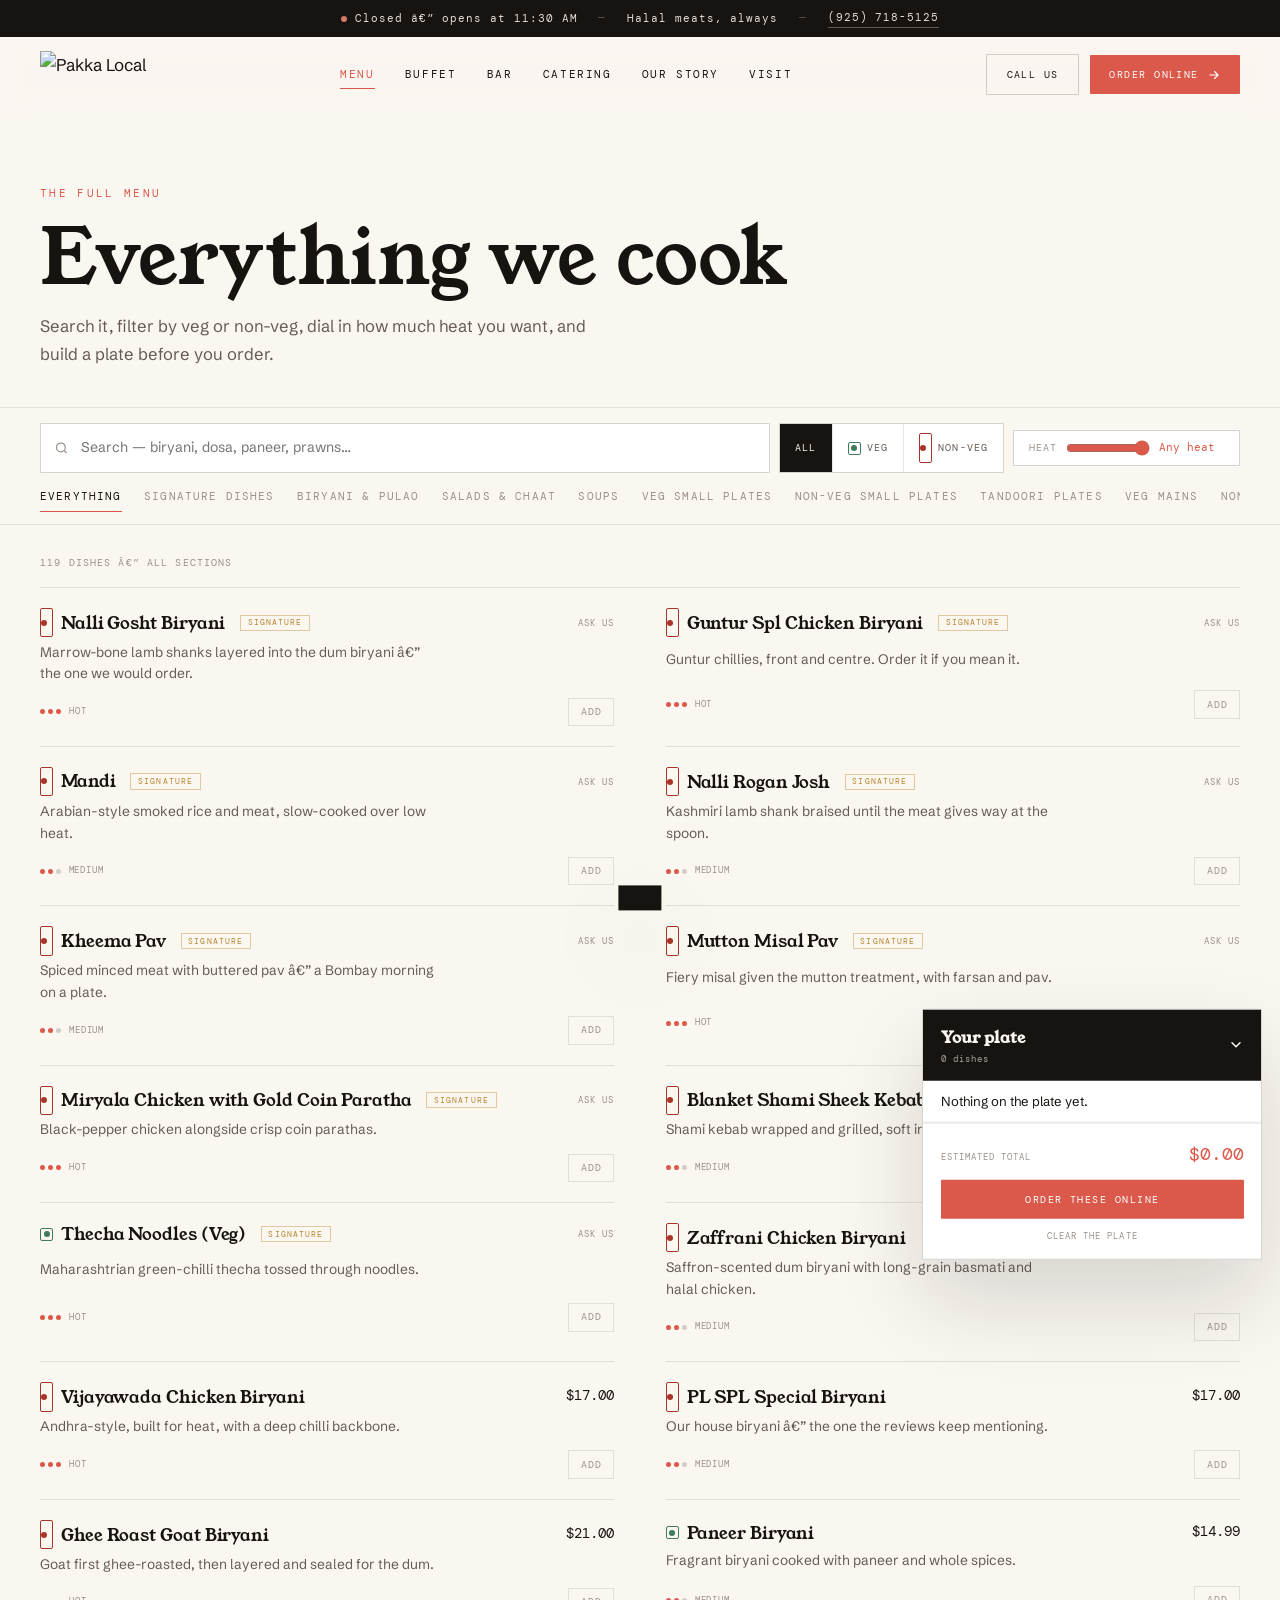
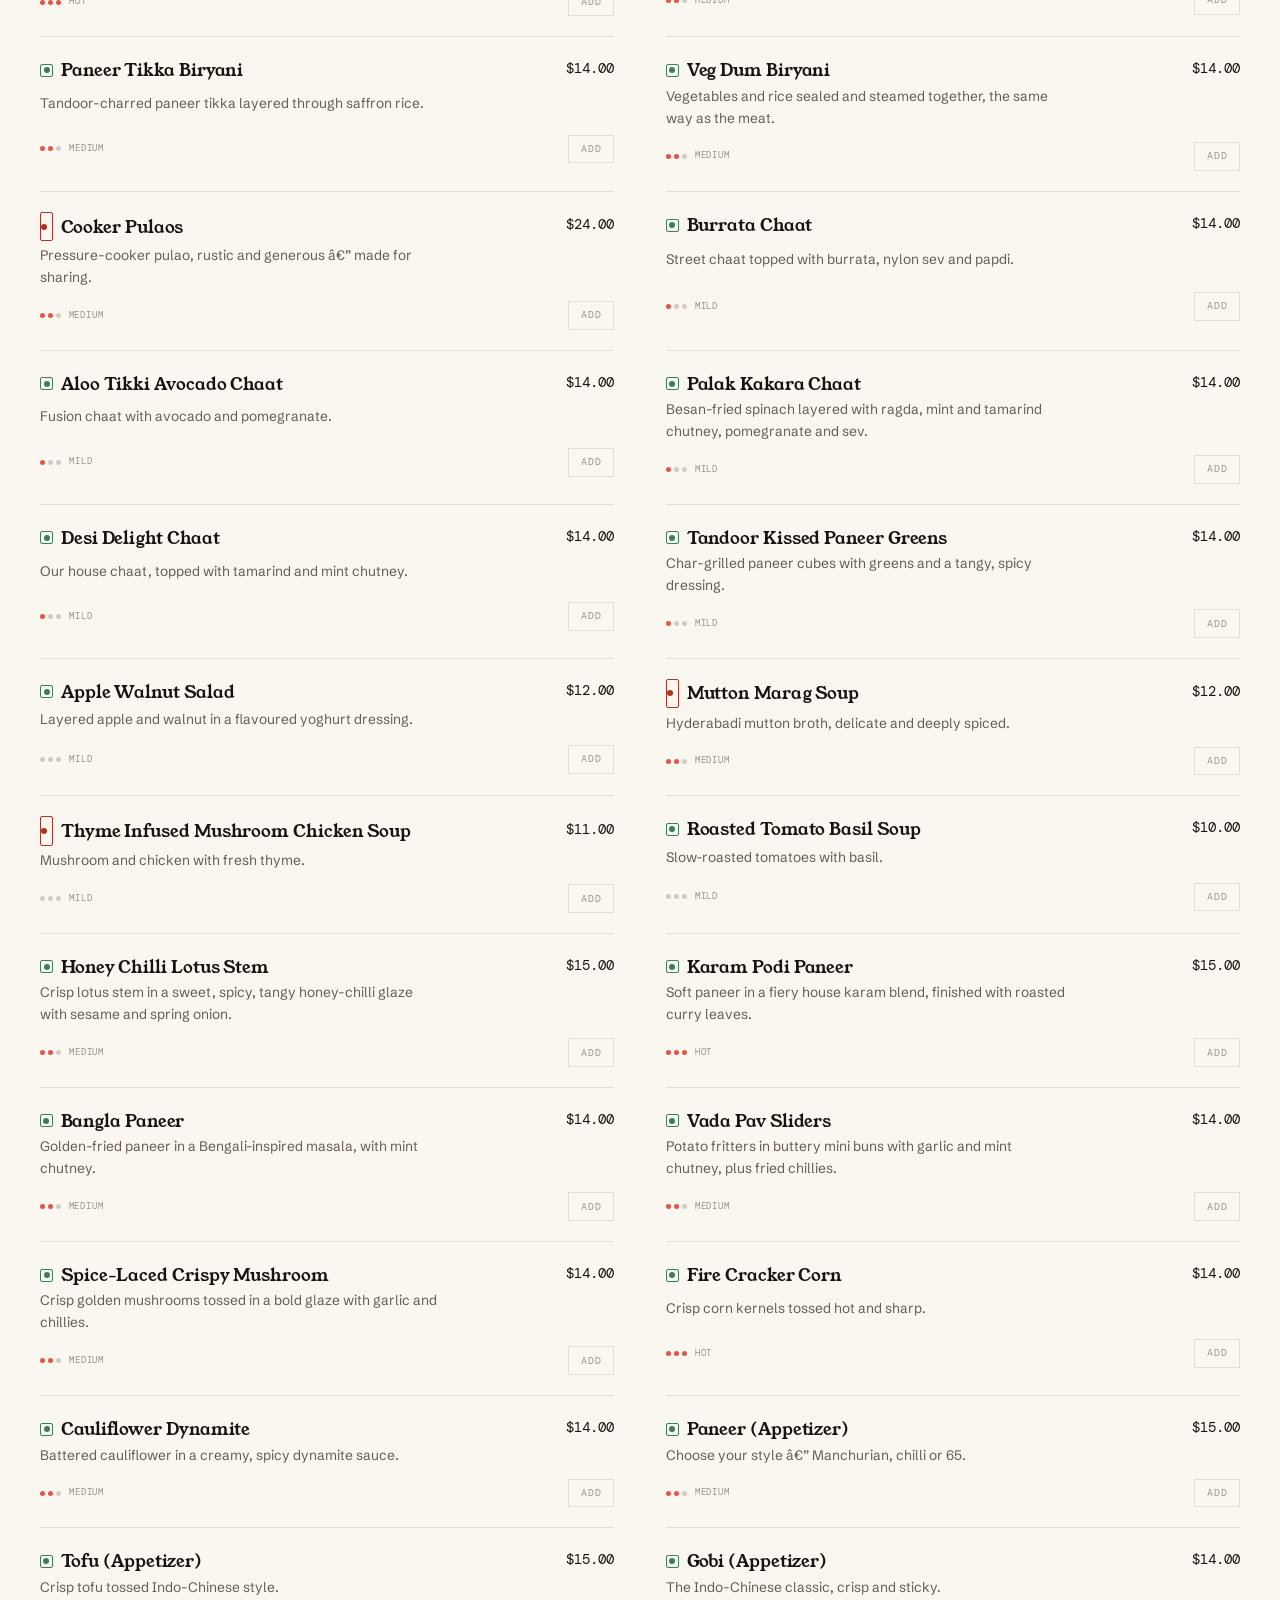
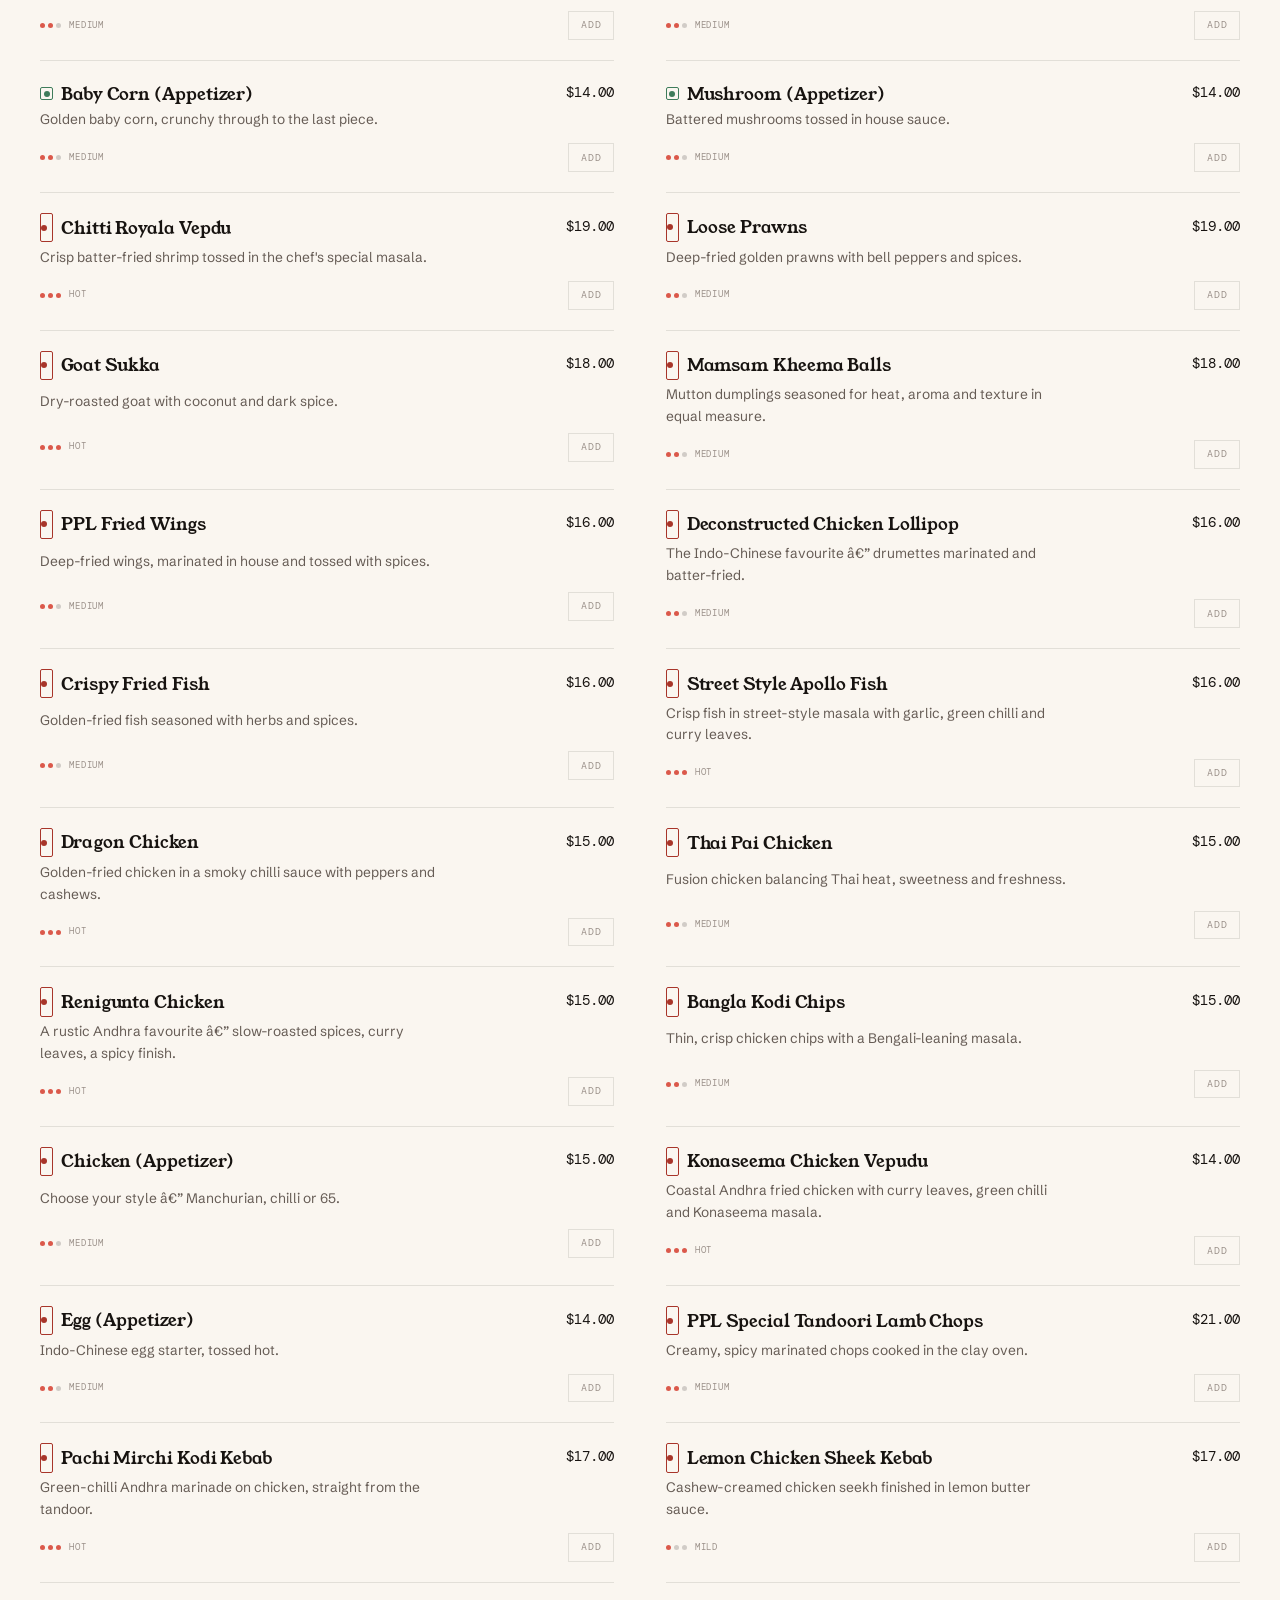
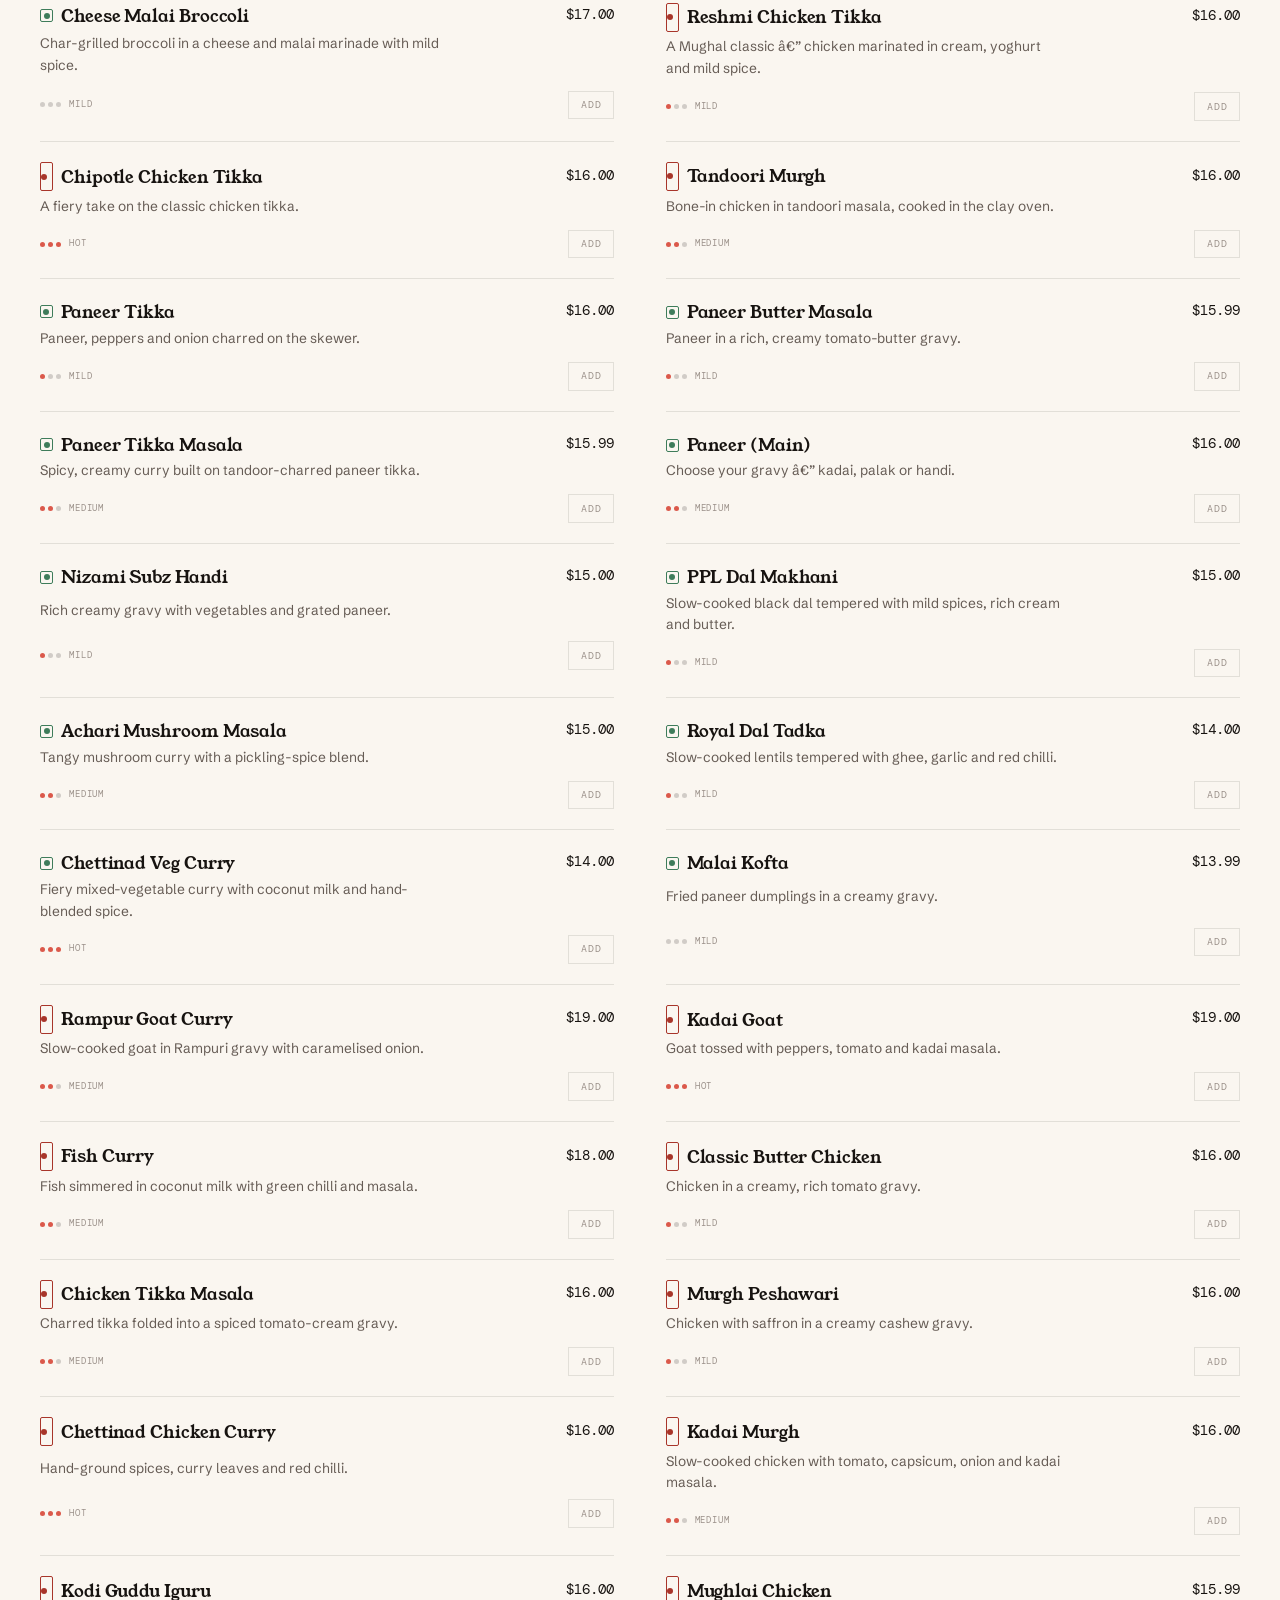
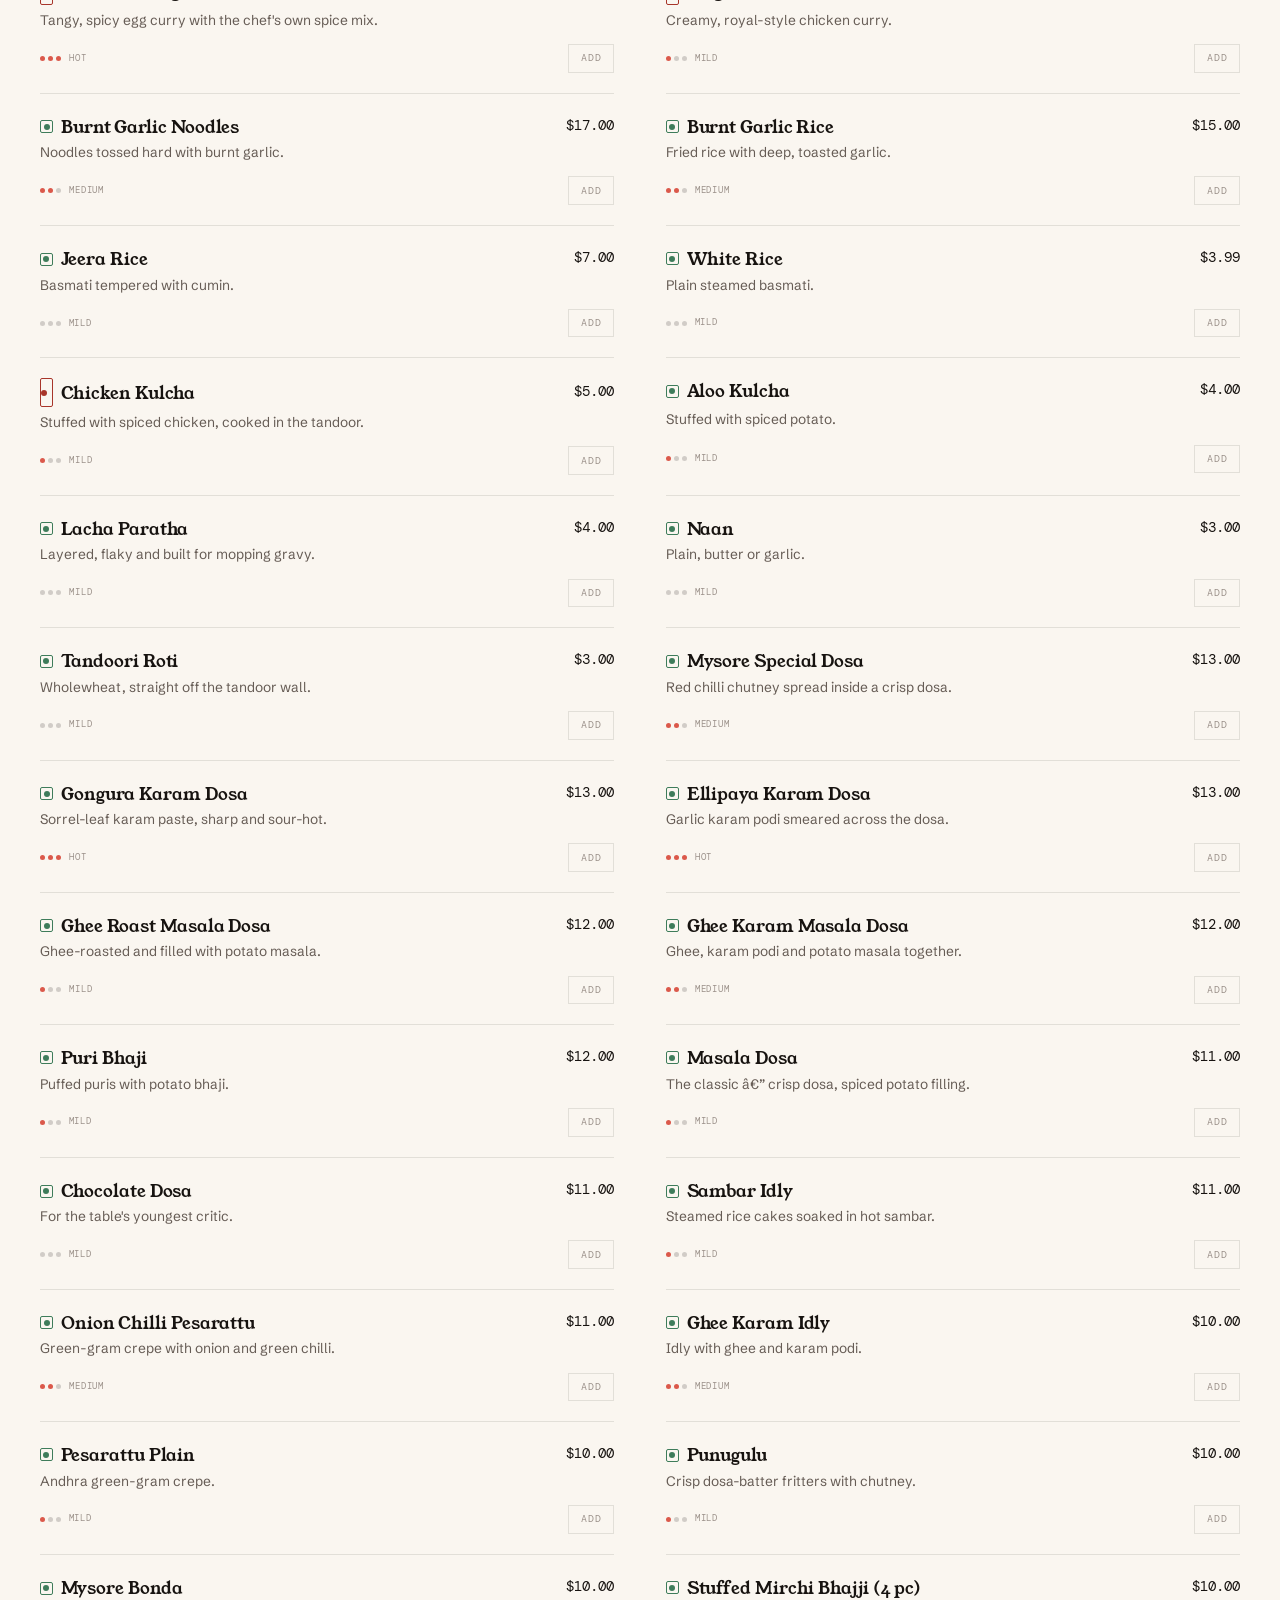
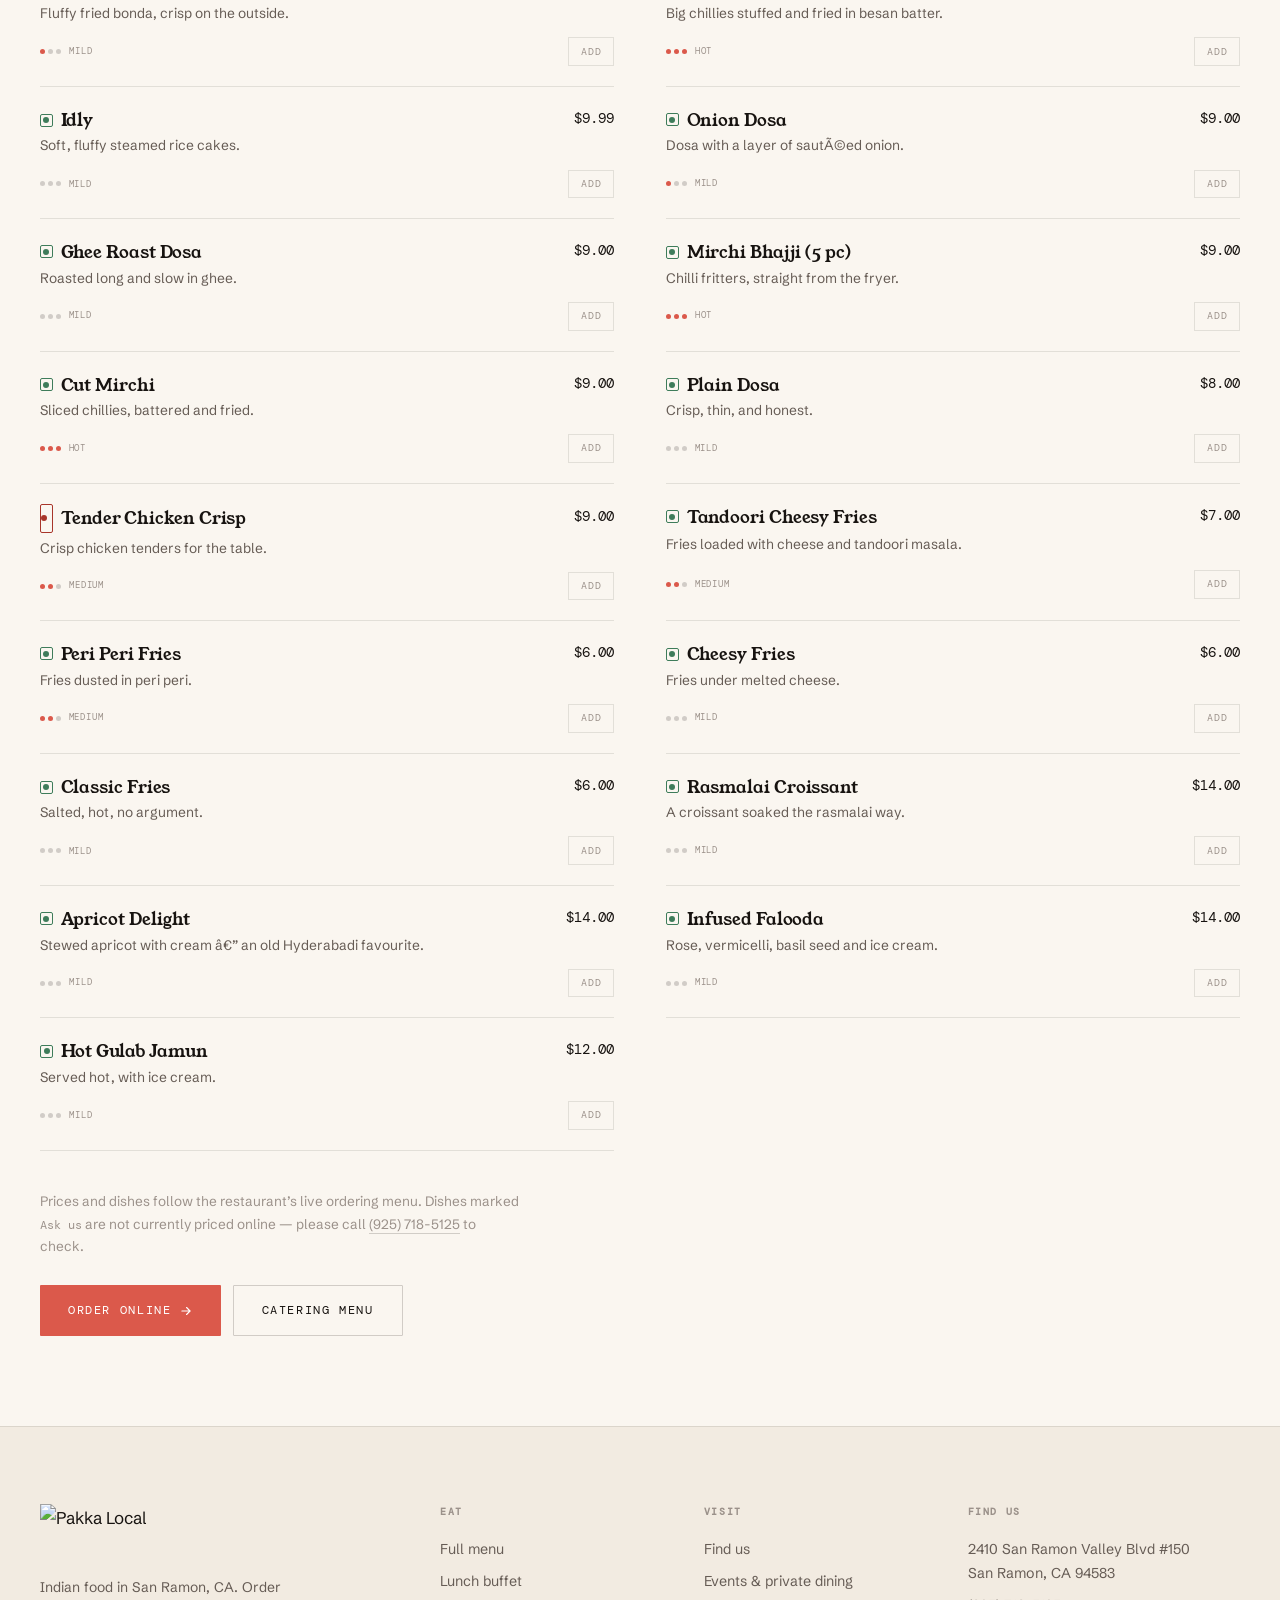
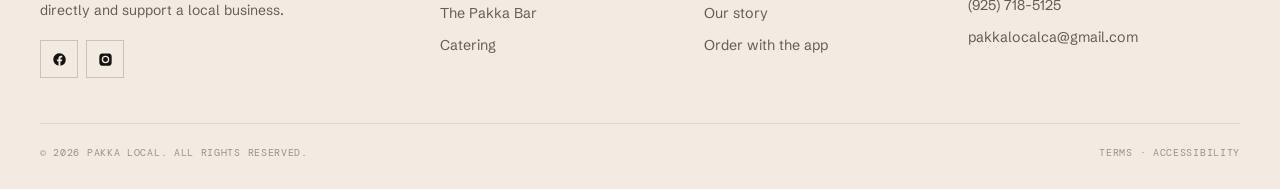
==== menu.html @ 2f12a11b "Replace site with local HTML/CSS and Boons order links. Point every Order online CTA to order.boons." ====
<!DOCTYPE html>
<html lang="en">
<head>
<meta charset="UTF-8">
<meta name="viewport" content="width=device-width, initial-scale=1.0">
<title>Menu — Pakka Local, San Ramon</title>
<meta name="description" content="The full Pakka Local menu: biryani, curries, tandoori, dosas, breads and desserts. Search, filter by veg and heat, and order online.">
<meta name="theme-color" content="#db594b">
<meta property="og:title" content="Menu — Pakka Local, San Ramon">
<meta property="og:description" content="The full Pakka Local menu: biryani, curries, tandoori, dosas, breads and desserts. Search, filter by veg and heat, and order online.">
<meta property="og:image" content="https://static-content.owner.com/097e523f-28c5-4155-baf5-9c3c48c8f4a4">
<link rel="preconnect" href="https://fonts.googleapis.com">
<link rel="preconnect" href="https://fonts.gstatic.com" crossorigin>
<link href="https://fonts.googleapis.com/css2?family=Young+Serif&family=Schibsted+Grotesk:ital,wght@0,400..700;1,400..600&family=DM+Mono:wght@400;500&display=swap" rel="stylesheet">
<link rel="stylesheet" href="css/styles.css">
<link rel="icon" href="https://pakkalocalusa.com/pluto-images/49ff95b6-4b15-40d1-94bc-1e4e50acdd3d?w=64&h=64&fit=contain">
</head>
<body>
<a class="skip" href="#main">Skip to main content</a>
<div id="prog"></div>
<div id="ann"><div class="ann-in">
  <span id="stat"><i class="dt"></i>Checking today&rsquo;s hours</span>
  <span class="sep">&mdash;</span><span>Halal meats, always</span>
  <span class="sep">&mdash;</span><a href="tel:+19257185125">(925) 718-5125</a>
</div></div>
<header id="nav"><div class="wrap nv">
  <a class="brand" href="index.html" aria-label="Pakka Local home">
    <img src="https://pakkalocalusa.com/pluto-images/49ff95b6-4b15-40d1-94bc-1e4e50acdd3d?h=140&fit=contain" alt="Pakka Local"></a>
  <nav class="nvl" aria-label="Primary">
    <a href="menu.html" class="cur">Menu</a>
    <a href="index.html#buffet" >Buffet</a>
    <a href="index.html#bar">Bar</a>
    <a href="https://order.boons.io/site/catering/pakka-local/172/y">Catering</a>
    <a href="https://pakkalocalusa.com/story">Our story</a>
    <a href="index.html#visit">Visit</a>
  </nav>
  <div class="nvc">
    <a class="btn b2 bs" href="tel:+19257185125">Call us</a>
    <a class="btn b1 bs" href="https://order.boons.io/site/pakka-local/172/y">Order online
      <svg viewBox="0 0 24 24" fill="none" stroke="currentColor" stroke-width="2" stroke-linecap="round"><path d="M5 12h14M13 6l6 6-6 6"/></svg></a>
    <button class="brg" id="brg" aria-label="Open menu" aria-expanded="false"><span></span><span></span><span></span></button>
  </div>
</div></header>
<div id="dr" aria-hidden="true">
  <a href="menu.html">Menu <span>01</span></a>
  <a href="index.html#buffet">Lunch buffet <span>02</span></a>
  <a href="index.html#bar">The Pakka Bar <span>03</span></a>
  <a href="index.html#gallery">Gallery <span>04</span></a>
  <a href="https://order.boons.io/site/catering/pakka-local/172/y">Catering <span>05</span></a>
  <a href="https://pakkalocalusa.com/page/events">Events &amp; private dining <span>06</span></a>
  <a href="index.html#visit">Visit us <span>07</span></a>
  <div class="drf">
    <a class="btn b1" href="https://order.boons.io/site/pakka-local/172/y">Order online</a>
    <a class="btn b2" href="tel:+19257185125">Call (925) 718-5125</a>
  </div>
</div>

<main id="main">
<section class="mhead">
  <div class="wrap">
    <span class="eb">The full menu</span>
    <h1 class="h1">Everything we cook</h1>
    <p class="lede">Search it, filter by veg or non-veg, dial in how much heat you want, and build a plate before you order.</p>
  </div>
</section>

<div class="mt">
  <div class="wrap">
    <div class="tr">
      <div class="sb">
        <svg viewBox="0 0 24 24"><circle cx="11" cy="11" r="7"/><path d="M20 20l-3.5-3.5"/></svg>
        <input type="search" id="q" placeholder="Search &mdash; biryani, dosa, paneer, prawns&hellip;" aria-label="Search the menu">
      </div>
      <div class="sg" role="group" aria-label="Filter by diet">
        <button class="on" data-diet="all">All</button>
        <button data-diet="veg"><span class="mk"></span>Veg</button>
        <button data-diet="nonveg"><span class="mk nv"></span>Non-veg</button>
      </div>
      <div class="hp"><label for="heat">Heat</label>
        <input type="range" id="heat" min="0" max="3" step="1" value="3"><b id="hl">Any heat</b></div>
    </div>
    <div class="cr" id="cr"></div>
  </div>
</div>

<div class="wrap" style="padding-bottom:clamp(3.5rem,7vw,6rem)">
  <p class="mc" id="mc"></p>
  <div class="mg" id="mg"></div>
  <p style="margin-top:2.5rem;font-size:.85rem;color:var(--ink-3);max-width:60ch">
    Prices and dishes follow the restaurant&rsquo;s live ordering menu. Dishes marked
    <span style="font-family:var(--mono);font-size:.75rem">Ask us</span> are not currently priced online &mdash;
    please call <a href="tel:+19257185125" style="border-bottom:1px solid var(--line-2)">(925) 718-5125</a> to check.
  </p>
  <div style="display:flex;gap:.7rem;flex-wrap:wrap;margin-top:1.6rem">
    <a class="btn b1" href="https://order.boons.io/site/pakka-local/172/y">Order online
      <svg viewBox="0 0 24 24" fill="none" stroke="currentColor" stroke-width="2" stroke-linecap="round"><path d="M5 12h14M13 6l6 6-6 6"/></svg></a>
    <a class="btn b2" href="https://order.boons.io/site/catering/pakka-local/172/y">Catering menu</a>
  </div>
</div>
</main>

<aside id="pd" aria-live="polite">
  <div class="pdh" id="pdh"><div><b>Your plate</b><small id="pdn">0 dishes</small></div>
    <svg class="pdt" width="16" height="16" viewBox="0 0 24 24" fill="none" stroke="currentColor" stroke-width="2.2" stroke-linecap="round"><path d="M6 9l6 6 6-6"/></svg></div>
  <div class="pdb" id="pdb"></div>
  <div class="pdf">
    <div class="pdtot"><small>Estimated total</small><b id="pdtot">$0.00</b></div>
    <a class="btn b1 bs" href="https://order.boons.io/site/pakka-local/172/y">Order these online</a>
    <button class="pdc" id="pdclr">Clear the plate</button>
  </div>
</aside>

<footer id="ft"><div class="wrap">
  <div class="fg">
    <div class="fb">
      <img src="https://pakkalocalusa.com/pluto-images/49ff95b6-4b15-40d1-94bc-1e4e50acdd3d?h=140&fit=contain" alt="Pakka Local">
      <p>Indian food in San Ramon, CA. Order directly and support a local business.</p>
      <div class="sc">
        <a href="https://www.facebook.com/people/pakkalocalusa/61559272376143/" target="_blank" rel="noopener" aria-label="Facebook"><svg viewBox="0 0 24 24"><path d="M22 12a10 10 0 10-11.6 9.9v-7H7.9V12h2.5V9.8c0-2.5 1.5-3.9 3.8-3.9 1.1 0 2.2.2 2.2.2v2.5h-1.3c-1.2 0-1.6.8-1.6 1.6V12h2.8l-.4 2.9h-2.4v7A10 10 0 0022 12z"/></svg></a>
        <a href="https://instagram.com/pakkalocalusa" target="_blank" rel="noopener" aria-label="Instagram"><svg viewBox="0 0 24 24"><path d="M12 2.2c3.2 0 3.6 0 4.9.1 1.2.1 1.8.2 2.2.4.6.2 1 .5 1.4.9.4.4.7.8.9 1.4.2.4.4 1 .4 2.2.1 1.3.1 1.7.1 4.9s0 3.6-.1 4.9c-.1 1.2-.2 1.8-.4 2.2-.2.6-.5 1-.9 1.4-.4.4-.8.7-1.4.9-.4.2-1 .4-2.2.4-1.3.1-1.7.1-4.9.1s-3.6 0-4.9-.1c-1.2-.1-1.8-.2-2.2-.4-.6-.2-1-.5-1.4-.9-.4-.4-.7-.8-.9-1.4-.2-.4-.4-1-.4-2.2-.1-1.3-.1-1.7-.1-4.9s0-3.6.1-4.9c.1-1.2.2-1.8.4-2.2.2-.6.5-1 .9-1.4.4-.4.8-.7 1.4-.9.4-.2 1-.4 2.2-.4 1.3-.1 1.7-.1 4.9-.1zm0 3.8a6 6 0 100 12 6 6 0 000-12zm0 9.9a3.9 3.9 0 110-7.8 3.9 3.9 0 010 7.8zm7.6-10.1a1.4 1.4 0 11-2.8 0 1.4 1.4 0 012.8 0z"/></svg></a>
      </div>
    </div>
    <div class="fcl"><h5>Eat</h5><a href="menu.html">Full menu</a><a href="index.html#buffet">Lunch buffet</a>
      <a href="index.html#bar">The Pakka Bar</a><a href="https://order.boons.io/site/catering/pakka-local/172/y">Catering</a></div>
    <div class="fcl"><h5>Visit</h5><a href="index.html#visit">Find us</a>
      <a href="https://pakkalocalusa.com/page/events">Events &amp; private dining</a>
      <a href="https://pakkalocalusa.com/story">Our story</a>
      <a href="https://8c9848a579954a0ca5806035a7b7b225.app.ordersave.com/download-app">Order with the app</a></div>
    <div class="fcl"><h5>Find us</h5><p>2410 San Ramon Valley Blvd #150<br>San Ramon, CA 94583</p>
      <a href="tel:+19257185125">(925) 718-5125</a><a href="mailto:pakkalocalca@gmail.com">pakkalocalca@gmail.com</a></div>
  </div>
  <div class="fbar"><span>&copy; <span id="yr">2026</span> Pakka Local. All rights reserved.</span>
    <span><a href="https://pakkalocalusa.com/terms">Terms</a> &middot; <a href="https://pakkalocalusa.com/accessibility">Accessibility</a></span></div>
</div></footer>
<button id="tt" aria-label="Back to top"><svg width="16" height="16" viewBox="0 0 24 24" fill="none" stroke="currentColor" stroke-width="2.2" stroke-linecap="round"><path d="M12 19V5M5 12l7-7 7 7"/></svg></button>
<div id="ts"></div>
<script src="js/main.js" defer></script>
</body>
</html>
---- css/styles.css ----
/* ==========================================================
   PAKKA LOCAL â€” shared stylesheet
   Type: Young Serif (display) / Schibsted Grotesk (body) / DM Mono (labels)
   Colour: the brand red #db594b from the existing site
   ========================================================== */
:root{
  --red:#db594b; --red-d:#a8352a; --red-t:rgba(219,89,75,.08);
  --ink:#171310; --ink-2:#665c55; --ink-3:#9b918a;
  --paper:#faf6f0; --paper-2:#f2ebe1; --white:#fff;
  --line:rgba(23,19,16,.10); --line-2:rgba(23,19,16,.18);
  --sh-s:0 1px 2px rgba(23,19,16,.04),0 6px 16px rgba(23,19,16,.05);
  --sh-m:0 4px 14px rgba(23,19,16,.05),0 22px 50px rgba(23,19,16,.09);
  --sh-l:0 40px 90px rgba(23,19,16,.15);
  --disp:"Young Serif",Georgia,serif;
  --body:"Schibsted Grotesk",system-ui,-apple-system,sans-serif;
  --mono:"DM Mono",ui-monospace,monospace;
  --e:cubic-bezier(.22,.61,.36,1);
  --e2:cubic-bezier(.65,0,.35,1);
}
*,*::before,*::after{box-sizing:border-box;margin:0;padding:0}
html{scroll-behavior:smooth;scroll-padding-top:88px;-webkit-text-size-adjust:100%}
body{background:var(--paper);color:var(--ink);font-family:var(--body);font-size:17px;
  line-height:1.68;overflow-x:hidden;-webkit-font-smoothing:antialiased}
body.locked{overflow:hidden}
img{max-width:100%;display:block}
a{color:inherit;text-decoration:none}
button,input,select,textarea{font:inherit;color:inherit}
button{background:none;border:none;cursor:pointer}
::selection{background:var(--red);color:#fff}
:focus-visible{outline:2.5px solid var(--red);outline-offset:3px;border-radius:2px}

h1,h2,h3,h4{font-family:var(--disp);font-weight:400;line-height:1.12;letter-spacing:-.005em}
.h1{font-size:clamp(2.6rem,6vw,4.9rem);line-height:1.04}
.h2{font-size:clamp(1.95rem,3.9vw,3.15rem);line-height:1.1}
.h3{font-size:clamp(1.4rem,2.3vw,1.95rem)}
.h4{font-size:1.12rem}
.red{color:var(--red)}
.lede{font-size:clamp(1rem,1.3vw,1.14rem);color:var(--ink-2);max-width:56ch}
.eb{font-family:var(--mono);font-size:.66rem;letter-spacing:.22em;text-transform:uppercase;
  color:var(--red);display:inline-block}
.eb.w{color:rgba(255,255,255,.7)}

.wrap{width:min(100% - 2.4rem,1200px);margin-inline:auto;position:relative}
.sec{padding:clamp(4rem,8vw,7.2rem) 0;position:relative}
.p2{background:var(--paper-2)}
.dark{background:var(--ink);color:#f0eae3}
.dark .lede{color:#b0a69e}
.head{max-width:60ch;margin-bottom:clamp(2.2rem,4vw,3.4rem)}
.head .h2{margin:.9rem 0 1rem}
.g2{display:grid;gap:clamp(2rem,4vw,4rem);align-items:center}
@media(min-width:920px){.g2{grid-template-columns:1fr 1fr}.g2.l{grid-template-columns:1.08fr .92fr}}

.rv{opacity:0;transform:translateY(20px);transition:opacity .9s var(--e),transform .9s var(--e)}
.rv.in{opacity:1;transform:none}
.d1{transition-delay:.08s}.d2{transition-delay:.16s}.d3{transition-delay:.24s}.d4{transition-delay:.32s}

/* buttons */
.btn{display:inline-flex;align-items:center;justify-content:center;gap:.5rem;padding:.95rem 1.75rem;
  font-family:var(--mono);font-size:.72rem;letter-spacing:.14em;text-transform:uppercase;
  position:relative;overflow:hidden;isolation:isolate;border-radius:1px;
  transition:color .4s var(--e),border-color .4s var(--e)}
.btn svg{width:14px;height:14px;flex:none;transition:transform .4s var(--e)}
.btn:hover svg{transform:translateX(4px)}
.btn::after{content:"";position:absolute;inset:0;z-index:-1;transform:scaleY(0);transform-origin:bottom;
  transition:transform .45s var(--e2)}
.btn:hover::after{transform:scaleY(1)}
.b1{background:var(--red);color:#fff}.b1::after{background:var(--ink)}
.b2{border:1px solid var(--line-2);color:var(--ink)}.b2::after{background:var(--ink)}
.b2:hover{color:var(--paper);border-color:var(--ink)}
.b3{background:var(--paper);color:var(--ink)}.b3::after{background:var(--red)}.b3:hover{color:#fff}
.bs{padding:.68rem 1.2rem;font-size:.65rem}
.lnk{font-family:var(--mono);font-size:.68rem;letter-spacing:.13em;text-transform:uppercase;
  display:inline-flex;align-items:center;gap:.5rem;padding-bottom:3px;border-bottom:1px solid var(--line-2);
  transition:color .3s,border-color .3s,gap .3s}
.lnk:hover{color:var(--red);border-color:var(--red);gap:.8rem}
.lnk svg{width:13px;height:13px}

.mk{width:13px;height:13px;border:1.5px solid #3e7c5a;border-radius:2px;display:inline-grid;
  place-items:center;flex:none}
.mk::after{content:"";width:6px;height:6px;border-radius:50%;background:#3e7c5a}
.mk.nv{border-color:var(--red-d)}.mk.nv::after{background:var(--red-d)}

/* preloader / progress */
#pre{position:fixed;inset:0;z-index:9999;background:var(--paper);display:grid;place-items:center;
  transition:opacity .7s var(--e),visibility .7s}
#pre.done{opacity:0;visibility:hidden}
#pre img{height:60px;width:auto;margin-inline:auto}
#pre .ln{width:140px;height:1px;background:var(--line-2);margin:1.6rem auto 0;overflow:hidden}
#pre .ln i{display:block;height:100%;width:0;background:var(--red);transition:width .3s linear}
#prog{position:fixed;top:0;left:0;height:2px;width:0;z-index:1000;background:var(--red);transition:width .1s linear}

/* announce bar */
#ann{background:var(--ink);color:#e6ded6;font-family:var(--mono);font-size:.66rem;letter-spacing:.09em;position:relative;z-index:60}
.ann-in{display:flex;align-items:center;justify-content:center;gap:1.3rem;padding:.58rem 1rem;flex-wrap:wrap}
.ann-in a{border-bottom:1px solid rgba(230,222,214,.35)}
.dt{width:6px;height:6px;border-radius:50%;background:#5cc98a;display:inline-block;margin-right:.5rem;
  box-shadow:0 0 0 0 rgba(92,201,138,.6);animation:pl 2.4s infinite}
.dt.off{background:#d9776a;animation:none;box-shadow:none}
@keyframes pl{70%{box-shadow:0 0 0 8px rgba(92,201,138,0)}100%{box-shadow:0 0 0 0 rgba(92,201,138,0)}}
.sep{opacity:.3}
@media(max-width:700px){.sep{display:none}.ann-in{gap:.85rem;font-size:.6rem}}

/* nav */
#nav{position:sticky;top:0;z-index:600;background:rgba(250,246,240,.9);backdrop-filter:blur(14px);
  -webkit-backdrop-filter:blur(14px);border-bottom:1px solid transparent;transition:border-color .4s,box-shadow .4s}
#nav.st{border-color:var(--line);box-shadow:0 2px 18px rgba(23,19,16,.05)}
.nv{display:flex;align-items:center;justify-content:space-between;gap:2rem;padding:.85rem 0;transition:padding .4s var(--e)}
#nav.st .nv{padding:.55rem 0}
.brand img{height:48px;width:auto;transition:height .4s var(--e)}
#nav.st .brand img{height:38px}
.nvl{display:flex;gap:1.9rem}
.nvl a{font-family:var(--mono);font-size:.7rem;letter-spacing:.14em;text-transform:uppercase;
  position:relative;padding:.3rem 0;transition:color .3s}
.nvl a::after{content:"";position:absolute;left:0;right:0;bottom:0;height:1px;background:var(--red);
  transform:scaleX(0);transform-origin:left;transition:transform .4s var(--e)}
.nvl a:hover,.nvl a.cur{color:var(--red)}
.nvl a.cur::after,.nvl a:hover::after{transform:scaleX(1)}
.nvc{display:flex;align-items:center;gap:.7rem}
.brg{display:none;width:42px;height:42px;flex-direction:column;gap:5px;align-items:center;justify-content:center}
.brg span{width:20px;height:1.5px;background:var(--ink);display:block;transition:transform .35s var(--e),opacity .3s}
.brg.on span:nth-child(1){transform:translateY(6.5px) rotate(45deg)}
.brg.on span:nth-child(2){opacity:0}
.brg.on span:nth-child(3){transform:translateY(-6.5px) rotate(-45deg)}
@media(max-width:1000px){.nvl,.nvc .b2{display:none}.brg{display:flex}}
#dr{position:fixed;inset:0;z-index:550;background:var(--paper);transform:translateY(-100%);
  transition:transform .6s var(--e2);display:flex;flex-direction:column;padding:6.2rem 1.5rem 2rem;overflow-y:auto}
#dr.open{transform:none}
#dr a{font-family:var(--disp);font-size:clamp(1.8rem,7vw,2.4rem);padding:.45rem 0;
  border-bottom:1px solid var(--line);display:flex;justify-content:space-between;align-items:baseline}
#dr a span{font-family:var(--mono);font-size:.58rem;color:var(--ink-3);letter-spacing:.14em}
.drf{margin-top:auto;padding-top:1.8rem;display:grid;gap:.65rem}

/* footer (light â€” logo shows at full colour) */
#ft{background:var(--paper-2);border-top:1px solid var(--line);padding:clamp(3.2rem,6vw,4.8rem) 0 1.7rem}
.fg{display:grid;gap:2.3rem}
@media(min-width:860px){.fg{grid-template-columns:1.6fr 1fr 1fr 1.2fr}}
.fb img{height:56px;width:auto;margin-bottom:1rem}
.fb p{font-size:.87rem;color:var(--ink-2);max-width:32ch}
.fcl h5{font-family:var(--mono);font-size:.6rem;letter-spacing:.17em;text-transform:uppercase;
  color:var(--ink-3);margin-bottom:.9rem}
.fcl a,.fcl p{display:block;font-size:.89rem;color:var(--ink-2);padding:.25rem 0;transition:color .3s,transform .3s}
.fcl a:hover{color:var(--red);transform:translateX(3px)}
.sc{display:flex;gap:.5rem;margin-top:1.1rem}
.sc a{width:38px;height:38px;border:1px solid var(--line-2);display:grid;place-items:center;transition:all .35s var(--e)}
.sc a:hover{background:var(--red);border-color:var(--red);color:#fff}
.sc svg{width:15px;height:15px;fill:currentColor}
.fbar{margin-top:2.8rem;padding-top:1.3rem;border-top:1px solid var(--line);display:flex;
  justify-content:space-between;gap:1rem;flex-wrap:wrap;font-family:var(--mono);font-size:.62rem;
  letter-spacing:.07em;color:var(--ink-3);text-transform:uppercase}
.fbar a:hover{color:var(--red)}

#tt{position:fixed;left:1.2rem;bottom:1.2rem;z-index:400;width:44px;height:44px;background:var(--ink);
  color:var(--paper);display:grid;place-items:center;box-shadow:var(--sh-m);opacity:0;visibility:hidden;
  transform:translateY(14px);transition:all .45s var(--e)}
#tt.show{opacity:1;visibility:visible;transform:none}
#tt:hover{background:var(--red)}
#ts{position:fixed;left:50%;bottom:1.7rem;transform:translate(-50%,150%);z-index:800;background:var(--ink);
  color:var(--paper);padding:.78rem 1.35rem;font-size:.82rem;box-shadow:var(--sh-l);
  transition:transform .5s var(--e2);white-space:nowrap;max-width:92vw}
#ts.show{transform:translate(-50%,0)}
.skip{position:absolute;left:-9999px;background:var(--ink);color:var(--paper);padding:.9rem 1.3rem;z-index:9999}
.skip:focus{left:0;top:0}
@media(prefers-reduced-motion:reduce){
  *,*::before,*::after{animation-duration:.001ms !important;animation-iteration-count:1 !important;
    transition-duration:.001ms !important;scroll-behavior:auto !important}
  .rv{opacity:1;transform:none}.ht .l i{transform:none}
}

/* ================= HOME ================= */
#hero{padding:clamp(2.4rem,5vw,4.4rem) 0 clamp(3.2rem,6vw,5.6rem)}
.hg{display:grid;gap:clamp(2.2rem,4.4vw,3.8rem);align-items:end}
@media(min-width:980px){.hg{grid-template-columns:1fr .95fr}}
.ht{margin:1.4rem 0 1.5rem}
.ht .l{display:block;overflow:hidden}
.ht .l i{display:block;font-style:normal;transform:translateY(102%);transition:transform 1.05s var(--e)}
body.rdy .ht .l i{transform:none}
.ht .l:nth-child(2) i{transition-delay:.09s}
.ht .l:nth-child(3) i{transition-delay:.18s}
.hm{display:flex;flex-wrap:wrap;gap:1.8rem;margin:1.9rem 0;padding:1.2rem 0;border-block:1px solid var(--line)}
.hm div small{font-family:var(--mono);font-size:.58rem;letter-spacing:.15em;text-transform:uppercase;
  color:var(--ink-3);display:block;margin-bottom:.28rem}
.hm div b{font-family:var(--disp);font-size:1.12rem;font-weight:400;display:flex;align-items:center;gap:.4rem}
.hc{display:flex;flex-wrap:wrap;gap:.65rem}
.hv{position:relative}
.hf{position:relative;overflow:hidden;aspect-ratio:4/4.6;background:var(--paper-2);box-shadow:var(--sh-l)}
.hf img{width:100%;height:100%;object-fit:cover;transform:scale(1.03);transition:transform 1.6s var(--e)}
.hf:hover img{transform:scale(1.08)}
.hf::after{content:"";position:absolute;inset:0;background:linear-gradient(to top,rgba(23,19,16,.55),transparent 44%)}
.hcap{position:absolute;left:1.5rem;right:1.5rem;bottom:1.4rem;z-index:3;color:#fff}
.hcap small{font-family:var(--mono);font-size:.58rem;letter-spacing:.18em;text-transform:uppercase;opacity:.8}
.hcap b{font-family:var(--disp);font-size:1.4rem;font-weight:400;display:block;margin-top:.2rem}

/* live now panel */
.nowc{display:grid;background:var(--white);border:1px solid var(--line);box-shadow:var(--sh-m);overflow:hidden}
@media(min-width:900px){.nowc{grid-template-columns:1fr 1fr}}
.nowm{position:relative;min-height:320px;overflow:hidden;background:var(--ink)}
.nowm img{position:absolute;inset:0;width:100%;height:100%;object-fit:cover;opacity:0;transition:opacity 1.1s var(--e)}
.nowm img.on{opacity:1}
.nowm::after{content:"";position:absolute;inset:0;background:linear-gradient(110deg,rgba(23,19,16,.5),transparent 62%)}
.clock{position:absolute;top:1.2rem;left:1.3rem;z-index:3;font-family:var(--mono);font-size:.68rem;
  letter-spacing:.1em;color:#fff;background:rgba(23,19,16,.42);backdrop-filter:blur(8px);
  padding:.4rem .8rem;border:1px solid rgba(255,255,255,.18);display:flex;align-items:center;gap:.4rem}
.nowb{padding:clamp(1.8rem,3.4vw,3rem);display:flex;flex-direction:column;gap:1rem;justify-content:center}
.nowb p{color:var(--ink-2);font-size:.95rem}
.cdn{font-family:var(--mono);font-size:.66rem;letter-spacing:.1em;text-transform:uppercase;color:var(--ink-3)}
.cdn b{color:var(--red)}
.nowr{display:grid;border-top:1px solid var(--line);margin-top:.3rem}
.nr{display:grid;grid-template-columns:auto 1fr auto;gap:.9rem;align-items:center;padding:.8rem .2rem;
  border-bottom:1px solid var(--line);text-align:left;width:100%;transition:padding-left .35s var(--e)}
.nr:hover,.nr.on{padding-left:.55rem}
.nrd{width:7px;height:7px;border-radius:50%;background:var(--line-2);transition:background .3s,box-shadow .3s}
.nr.on .nrd{background:var(--red);box-shadow:0 0 0 4px var(--red-t)}
.nrt{font-family:var(--disp);font-size:1rem;transition:color .3s}
.nr.on .nrt{color:var(--red)}
.nrt small{display:block;font-family:var(--body);font-size:.76rem;color:var(--ink-3);letter-spacing:0;text-transform:none}
.nrh{font-family:var(--mono);font-size:.64rem;color:var(--ink-2);white-space:nowrap}
.nr.on .nrh{color:var(--red)}

/* feature blocks */
.ft2{display:grid;gap:0;background:var(--white);border:1px solid var(--line);overflow:hidden}
@media(min-width:840px){.ft2{grid-template-columns:1fr 1fr}.ft2.fl .ftm{order:2}}
.ftm{position:relative;min-height:310px;overflow:hidden}
.ftm img{position:absolute;inset:0;width:100%;height:100%;object-fit:cover;transition:transform 1.3s var(--e)}
.ft2:hover .ftm img{transform:scale(1.06)}
.ftb{padding:clamp(1.9rem,3.4vw,3.2rem);display:flex;flex-direction:column;gap:1rem;justify-content:center}
.ftb p{color:var(--ink-2);font-size:.95rem}
.pr{display:flex;gap:2rem;flex-wrap:wrap;padding:1rem 0;border-block:1px solid var(--line)}
.pr div b{font-family:var(--disp);font-size:1.55rem;display:block;line-height:1.1}
.pr div small{font-family:var(--mono);font-size:.58rem;letter-spacing:.13em;text-transform:uppercase;color:var(--ink-3)}
.stk{display:grid;gap:1.5rem}

/* gallery */
.gl{display:grid;gap:.65rem;grid-template-columns:repeat(2,1fr)}
@media(min-width:780px){.gl{grid-template-columns:repeat(4,1fr);grid-auto-rows:180px}
  .gi:nth-child(1){grid-column:span 2;grid-row:span 2}.gi:nth-child(6){grid-column:span 2}}
.gi{position:relative;overflow:hidden;cursor:zoom-in;background:var(--paper-2);aspect-ratio:1}
@media(min-width:780px){.gi{aspect-ratio:auto;height:100%}}
.gi img{width:100%;height:100%;object-fit:cover;transition:transform 1.1s var(--e)}
.gi:hover img{transform:scale(1.07)}
.gi::after{content:"";position:absolute;inset:0;background:linear-gradient(to top,rgba(23,19,16,.6),transparent 50%);opacity:0;transition:opacity .5s}
.gi:hover::after{opacity:1}
.gc{position:absolute;left:1rem;right:1rem;bottom:.85rem;z-index:2;color:#fff;font-family:var(--mono);
  font-size:.58rem;letter-spacing:.13em;text-transform:uppercase;opacity:0;transform:translateY(8px);transition:all .5s var(--e)}
.gi:hover .gc{opacity:1;transform:none}
#lb{position:fixed;inset:0;z-index:900;background:rgba(18,14,12,.96);display:grid;place-items:center;
  opacity:0;visibility:hidden;transition:opacity .45s,visibility .45s}
#lb.open{opacity:1;visibility:visible}
#lb img{max-width:90vw;max-height:78vh;transform:scale(.95);transition:transform .5s var(--e);box-shadow:var(--sh-l)}
#lb.open img{transform:none}
.lbc{position:absolute;bottom:5vh;left:0;right:0;text-align:center;color:#d8cec5;font-family:var(--mono);
  font-size:.64rem;letter-spacing:.15em;text-transform:uppercase}
.lbb{position:absolute;top:50%;transform:translateY(-50%);width:46px;height:46px;color:#fff;display:grid;
  place-items:center;border:1px solid rgba(255,255,255,.22);transition:background .3s}
.lbb:hover,.lbx:hover{background:var(--red);border-color:var(--red)}
.lbp{left:2vw}.lbn{right:2vw}
.lbx{position:absolute;top:2.4vh;right:2.4vw;width:42px;height:42px;color:#fff;display:grid;place-items:center;
  border:1px solid rgba(255,255,255,.22);transition:background .3s}

/* reviews */
.rt{display:flex;gap:1rem;overflow-x:auto;scroll-snap-type:x mandatory;padding-bottom:1.5rem;scrollbar-width:none}
.rt::-webkit-scrollbar{display:none}
.rw{flex:0 0 min(400px,84vw);scroll-snap-align:start;background:var(--white);border:1px solid var(--line);
  padding:1.9rem 1.8rem;display:flex;flex-direction:column;gap:.9rem;transition:box-shadow .45s var(--e)}
.rw:hover{box-shadow:var(--sh-m)}
.st{color:#b8862f;letter-spacing:.14em;font-size:.78rem}
.rw p{font-size:.93rem;color:var(--ink-2);line-height:1.7}
.rwh{display:flex;align-items:center;gap:.7rem;margin-top:auto;padding-top:.6rem;border-top:1px solid var(--line)}
.av{width:36px;height:36px;border-radius:50%;background:var(--red-t);color:var(--red-d);display:grid;
  place-items:center;font-family:var(--disp);font-size:.95rem;flex:none}
.rwh b{font-size:.86rem;display:block}
.rwh small{font-family:var(--mono);font-size:.58rem;color:var(--ink-3);letter-spacing:.07em}
.rn2{display:flex;gap:.5rem;justify-content:flex-end}
.rn2 button{width:42px;height:42px;border:1px solid var(--line-2);display:grid;place-items:center;transition:all .3s}
.rn2 button:hover{background:var(--ink);color:var(--paper);border-color:var(--ink)}

/* story band */
.sb2{position:relative;overflow:hidden;min-height:400px;display:grid;place-items:center;text-align:center;
  padding:clamp(2.6rem,6vw,5.2rem) 1.4rem;isolation:isolate}
.sb2 img{position:absolute;inset:0;width:100%;height:100%;object-fit:cover;z-index:-2}
.sb2::after{content:"";position:absolute;inset:0;z-index:-1;background:rgba(23,19,16,.66)}
.sb2 h2,.sb2 p{color:#fff}
.sb2 p{color:#d9d0c7;margin:1.1rem auto 0;max-width:52ch}

/* faq */
.fq{border-top:1px solid var(--line)}
.fqq{width:100%;display:flex;justify-content:space-between;align-items:center;gap:1.3rem;padding:1.25rem 0;
  text-align:left;font-family:var(--disp);font-size:clamp(1.02rem,1.7vw,1.22rem);
  border-bottom:1px solid var(--line);transition:color .3s}
.fqq:hover{color:var(--red)}
.fqq i{width:24px;height:24px;flex:none;position:relative;font-style:normal;transition:transform .45s var(--e)}
.fqq i::before,.fqq i::after{content:"";position:absolute;background:var(--ink);left:50%;top:50%;transition:background .3s,opacity .3s}
.fqq i::before{width:12px;height:1.5px;transform:translate(-50%,-50%)}
.fqq i::after{width:1.5px;height:12px;transform:translate(-50%,-50%)}
.fqq.on i{transform:rotate(90deg)}
.fqq.on i::after{opacity:0}
.fqq.on i::before{background:var(--red)}
.fqa{max-height:0;overflow:hidden;transition:max-height .6s var(--e);border-bottom:1px solid var(--line)}
.fqa div{padding:.35rem 0 1.4rem;color:var(--ink-2);font-size:.92rem;line-height:1.7;max-width:60ch}
.pc{display:flex;flex-wrap:wrap;gap:.32rem;margin-top:.85rem}
.pc span{font-family:var(--mono);font-size:.64rem;padding:.26rem .58rem;border:1px solid var(--line);
  color:var(--ink-2);transition:all .3s}
.pc span:hover{border-color:var(--red);color:var(--red)}

/* visit */
.lg{display:grid;gap:clamp(1.7rem,3vw,2.8rem)}
@media(min-width:920px){.lg{grid-template-columns:1.05fr .95fr}}
.mp{position:relative;overflow:hidden;border:1px solid var(--line);display:block}
.mp img{width:100%;aspect-ratio:16/11;object-fit:cover;transition:transform 1.1s var(--e)}
.mp:hover img{transform:scale(1.05)}
.mpn{position:absolute;left:50%;top:50%;transform:translate(-50%,-100%);z-index:3;filter:drop-shadow(0 8px 10px rgba(23,19,16,.3))}
.mpb{position:absolute;left:1rem;bottom:1rem;background:var(--white);padding:.5rem .95rem;font-family:var(--mono);
  font-size:.6rem;letter-spacing:.1em;text-transform:uppercase;box-shadow:var(--sh-s);display:flex;align-items:center;gap:.45rem}
.mpb svg{width:12px;height:12px;stroke:var(--red);fill:none;stroke-width:2}
.ib{display:grid;gap:1.6rem}
.ii{display:grid;grid-template-columns:auto 1fr;gap:.95rem;align-items:start}
.ii>svg{width:18px;height:18px;stroke:var(--red);fill:none;stroke-width:1.6;margin-top:.3rem}
.ii h4{font-family:var(--mono);font-size:.58rem;letter-spacing:.15em;text-transform:uppercase;
  color:var(--ink-3);margin-bottom:.3rem}
.ii p,.ii a{font-size:.94rem;line-height:1.6}
.ii a:hover{color:var(--red)}
.hb{display:grid;border:1px solid var(--line);background:var(--white)}
.hr2{display:flex;justify-content:space-between;gap:1rem;padding:.64rem 1rem;font-size:.85rem;border-bottom:1px solid var(--line)}
.hr2:last-child{border:none}
.hr2 span:last-child{font-family:var(--mono);font-size:.72rem;color:var(--ink-2);text-align:right}
.hr2.td{background:var(--red-t)}
.hr2.td span:first-child{color:var(--red-d)}
.hr2.sh span:last-child{color:var(--ink-3)}

/* ================= MENU PAGE ================= */
.mhead{padding:clamp(2.6rem,5vw,4.2rem) 0 clamp(1.6rem,3vw,2.4rem)}
.mhead .h1{margin:.8rem 0 .9rem}
.mt{position:sticky;top:60px;z-index:120;background:rgba(250,246,240,.96);backdrop-filter:blur(12px);
  -webkit-backdrop-filter:blur(12px);padding:.9rem 0 0;border-block:1px solid var(--line)}
.tr{display:flex;gap:.6rem;align-items:center;flex-wrap:wrap}
.sb{flex:1 1 230px;position:relative;min-width:0}
.sb input{width:100%;padding:.78rem 1rem .78rem 2.5rem;border:1px solid var(--line-2);background:var(--white);
  font-size:.88rem;border-radius:1px;transition:border-color .3s,box-shadow .3s}
.sb input:focus{outline:none;border-color:var(--red);box-shadow:0 0 0 3px var(--red-t)}
.sb svg{position:absolute;left:.9rem;top:50%;transform:translateY(-50%);width:15px;height:15px;stroke:var(--ink-3);fill:none;stroke-width:2}
.sg{display:flex;border:1px solid var(--line-2);background:var(--white);flex:none}
.sg button{padding:.6rem .95rem;font-family:var(--mono);font-size:.64rem;letter-spacing:.1em;text-transform:uppercase;
  display:flex;align-items:center;gap:.38rem;color:var(--ink-2);transition:background .3s,color .3s}
.sg button+button{border-left:1px solid var(--line)}
.sg button.on{background:var(--ink);color:var(--paper)}
.sg button.on .mk{border-color:currentColor}.sg button.on .mk::after{background:currentColor}
.hp{display:flex;align-items:center;gap:.55rem;padding:.48rem .9rem;background:var(--white);border:1px solid var(--line-2);flex:none}
.hp label{font-family:var(--mono);font-size:.6rem;letter-spacing:.11em;text-transform:uppercase;color:var(--ink-3)}
.hp input{width:84px;accent-color:var(--red)}
.hp b{font-family:var(--mono);font-size:.66rem;min-width:66px;color:var(--red);font-weight:400}
.cr{display:flex;gap:1.4rem;overflow-x:auto;padding:.9rem 0 .75rem;scrollbar-width:none}
.cr::-webkit-scrollbar{display:none}
.cr button{white-space:nowrap;font-family:var(--mono);font-size:.66rem;letter-spacing:.11em;text-transform:uppercase;
  color:var(--ink-3);padding-bottom:.35rem;border-bottom:1.5px solid transparent;transition:color .3s,border-color .3s;flex:none}
.cr button:hover{color:var(--ink)}
.cr button.on{color:var(--ink);border-color:var(--red)}
.mc{font-family:var(--mono);font-size:.64rem;color:var(--ink-3);letter-spacing:.11em;text-transform:uppercase;margin:1.8rem 0 1rem}
.mg{display:grid;gap:0;border-top:1px solid var(--line)}
@media(min-width:820px){.mg{grid-template-columns:1fr 1fr;column-gap:3.2rem}}
.ds{display:grid;grid-template-columns:1fr auto;gap:.28rem 1.3rem;padding:1.25rem 0;
  border-bottom:1px solid var(--line);align-items:baseline;animation:fi .45s var(--e) both}
@keyframes fi{from{opacity:0;transform:translateY(8px)}to{opacity:1;transform:none}}
.ds:hover .dn{color:var(--red)}
.dn{font-family:var(--disp);font-size:1.06rem;display:flex;align-items:center;gap:.5rem;transition:color .3s;line-height:1.3}
.dp{font-family:var(--mono);font-size:.86rem;white-space:nowrap}
.dp.ask{font-size:.58rem;letter-spacing:.11em;text-transform:uppercase;color:var(--ink-3)}
.dd{grid-column:1/-1;font-size:.86rem;color:var(--ink-2);line-height:1.58;max-width:50ch}
.df{grid-column:1/-1;display:flex;align-items:center;gap:1rem;margin-top:.5rem}
.ht2{display:flex;gap:3px;align-items:center}
.ht2 i{width:5px;height:5px;border-radius:50%;background:var(--line-2)}
.ht2 i.on{background:var(--red)}
.ht2 em{font-family:var(--mono);font-size:.58rem;letter-spacing:.09em;text-transform:uppercase;color:var(--ink-3);font-style:normal;margin-left:.32rem}
.ab{margin-left:auto;font-family:var(--mono);font-size:.6rem;letter-spacing:.1em;text-transform:uppercase;
  color:var(--ink-3);padding:.33rem .72rem;border:1px solid var(--line);transition:all .3s}
.ab:hover{border-color:var(--red);color:var(--red)}
.ab.ad{background:var(--red);border-color:var(--red);color:#fff}
.sgt{font-family:var(--mono);font-size:.53rem;letter-spacing:.13em;text-transform:uppercase;color:#b8862f;
  border:1px solid rgba(184,134,47,.4);padding:.1rem .42rem;margin-left:.4rem}
.emp{grid-column:1/-1;padding:3.2rem 0;text-align:center;color:var(--ink-3)}
.emp b{font-family:var(--disp);font-size:1.4rem;color:var(--ink);display:block;margin-bottom:.4rem}

/* plate dock */
#pd{position:fixed;right:1.1rem;bottom:1.1rem;z-index:450;width:min(340px,calc(100vw - 2.2rem));
  background:var(--white);border:1px solid var(--line-2);box-shadow:var(--sh-l);transform:translateY(150%);
  transition:transform .6s var(--e2)}
#pd.up{transform:none}
.pdh{display:flex;align-items:center;justify-content:space-between;padding:.85rem 1.1rem;background:var(--ink);color:var(--paper);cursor:pointer}
.pdh b{font-family:var(--disp);font-size:.98rem}
.pdh small{font-family:var(--mono);font-size:.58rem;letter-spacing:.11em;opacity:.65;display:block}
.pdt{transition:transform .4s var(--e)}
#pd.min .pdt{transform:rotate(180deg)}
.pdb{max-height:270px;overflow-y:auto;transition:max-height .5s var(--e)}
#pd.min .pdb,#pd.min .pdf{max-height:0;overflow:hidden;padding-block:0;border:none}
.pi{display:flex;align-items:center;gap:.6rem;padding:.6rem 1.1rem;border-bottom:1px solid var(--line);font-size:.82rem}
.pi span:nth-child(2){flex:1;min-width:0;overflow:hidden;text-overflow:ellipsis;white-space:nowrap}
.pi b{font-family:var(--mono);font-size:.75rem;font-weight:400}
.pi button{color:var(--ink-3);font-size:.95rem;padding:0 .2rem;transition:color .25s}
.pi button:hover{color:var(--red)}
.pdf{padding:.95rem 1.1rem;border-top:1px solid var(--line);display:grid;gap:.6rem;transition:max-height .5s}
.pdtot{display:flex;justify-content:space-between;align-items:baseline;font-family:var(--mono)}
.pdtot b{font-size:1.15rem;color:var(--red);font-weight:400}
.pdtot small{font-size:.58rem;letter-spacing:.11em;text-transform:uppercase;color:var(--ink-3)}
.pdf .btn{width:100%}
.pdc{font-family:var(--mono);font-size:.58rem;letter-spacing:.11em;text-transform:uppercase;color:var(--ink-3);text-align:center;transition:color .25s}
.pdc:hover{color:var(--red)}
@media(max-width:640px){
  body{font-size:16px}.mt{top:0}
  #pd{right:.6rem;left:.6rem;bottom:.6rem;width:auto}
  #tt{left:.6rem;bottom:5rem;width:40px;height:40px}
  .hm{gap:1.1rem}
}
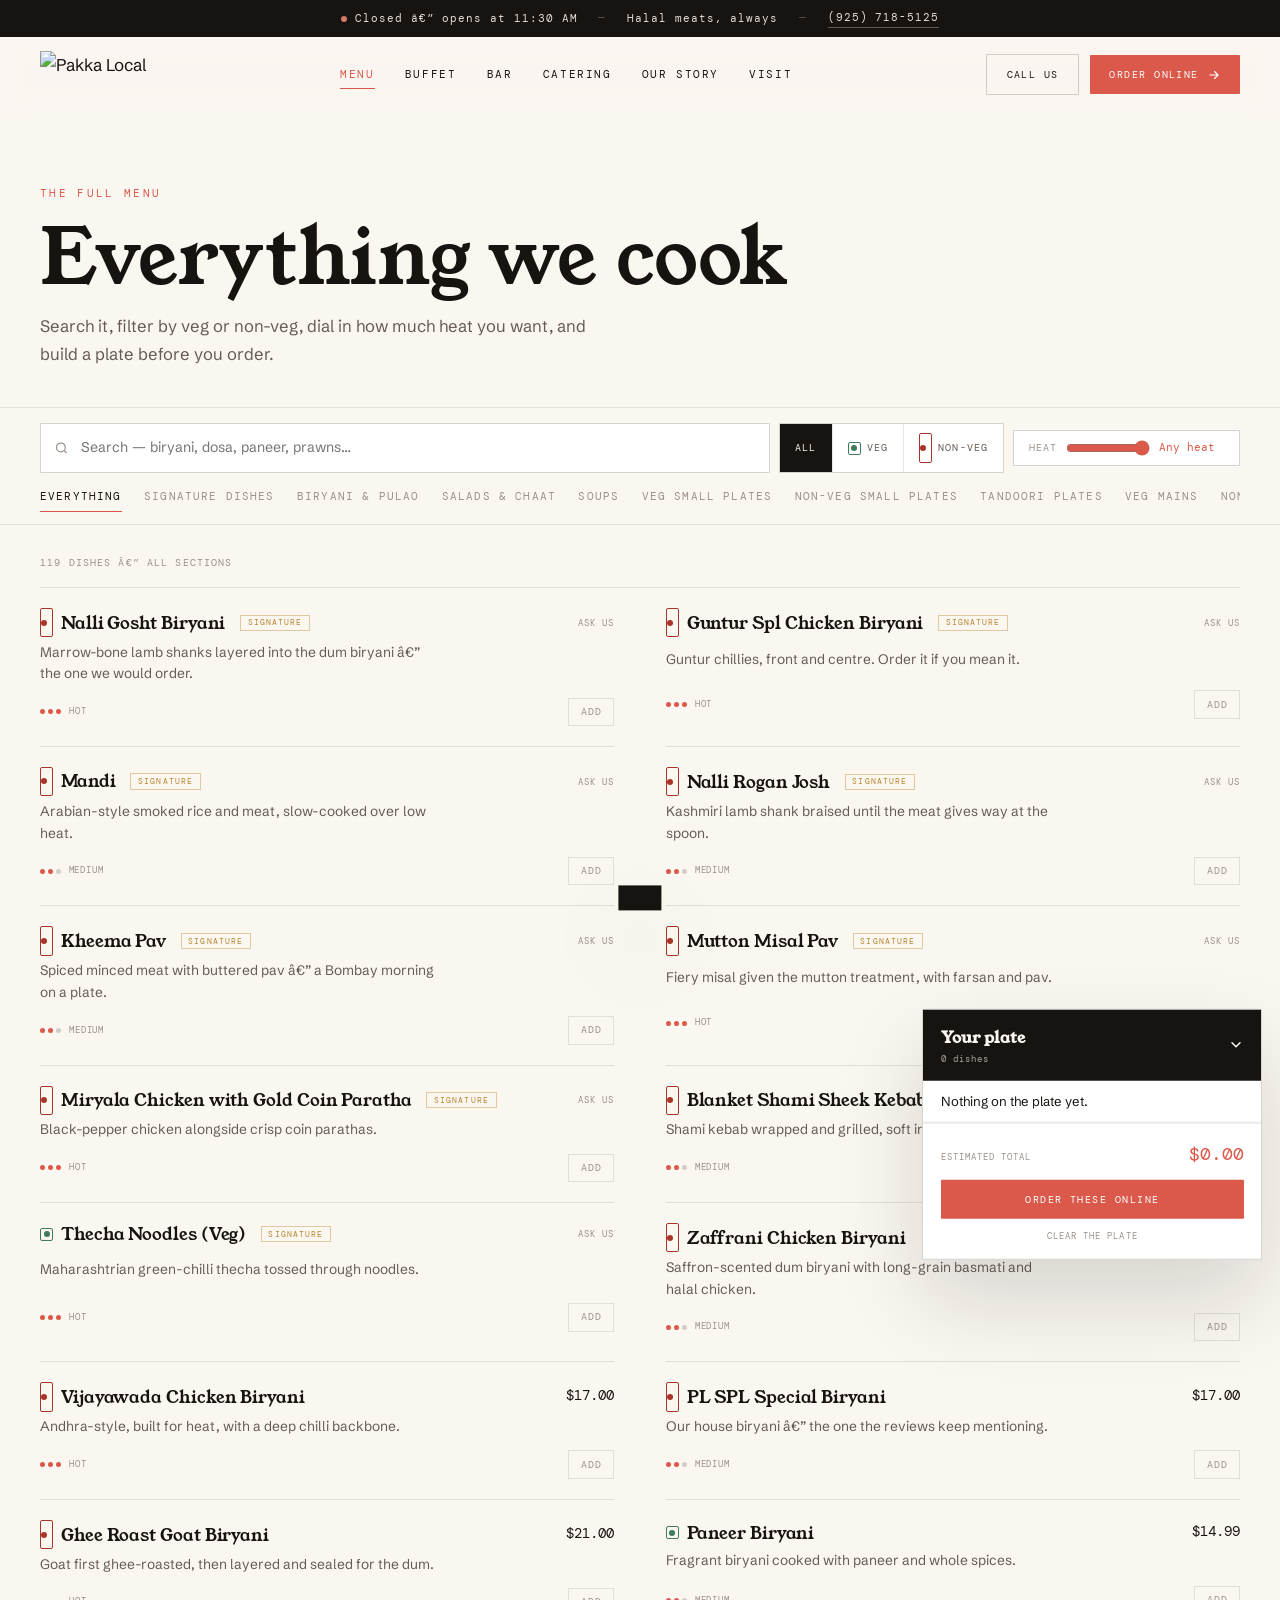
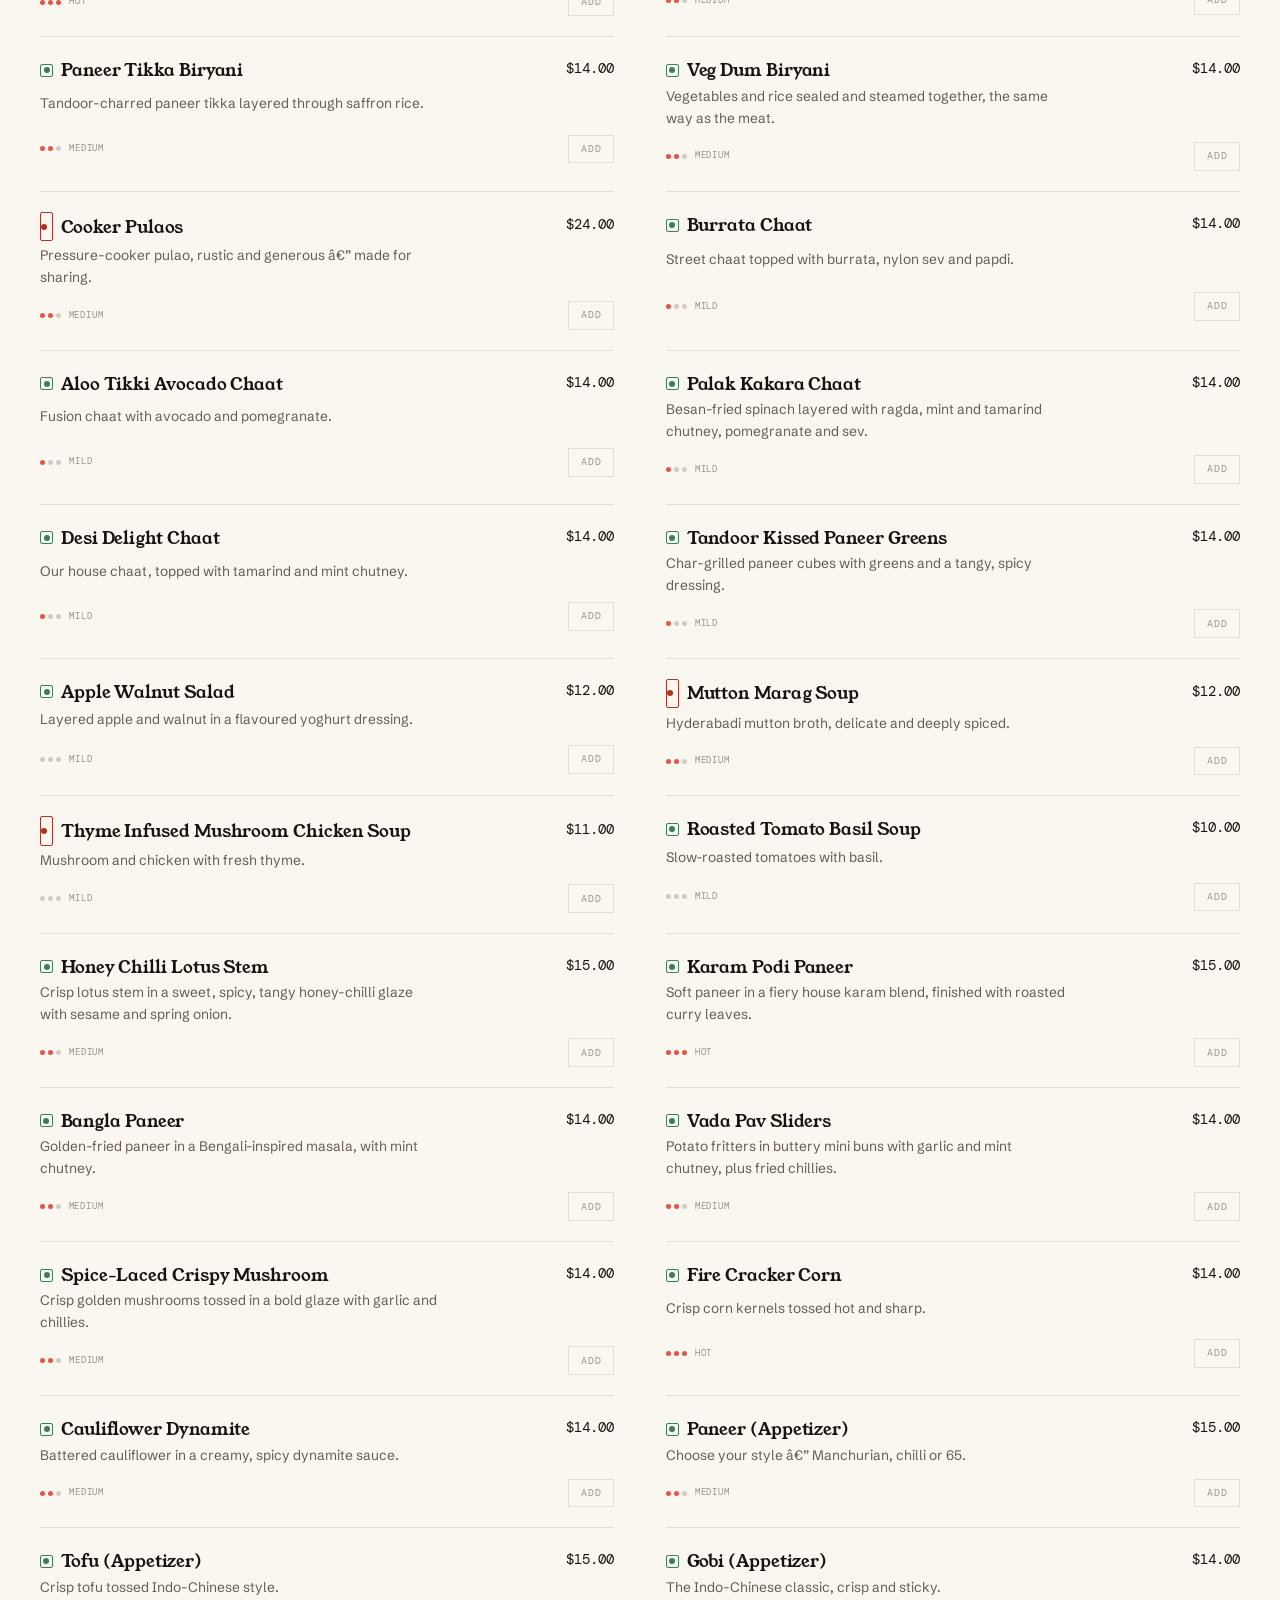
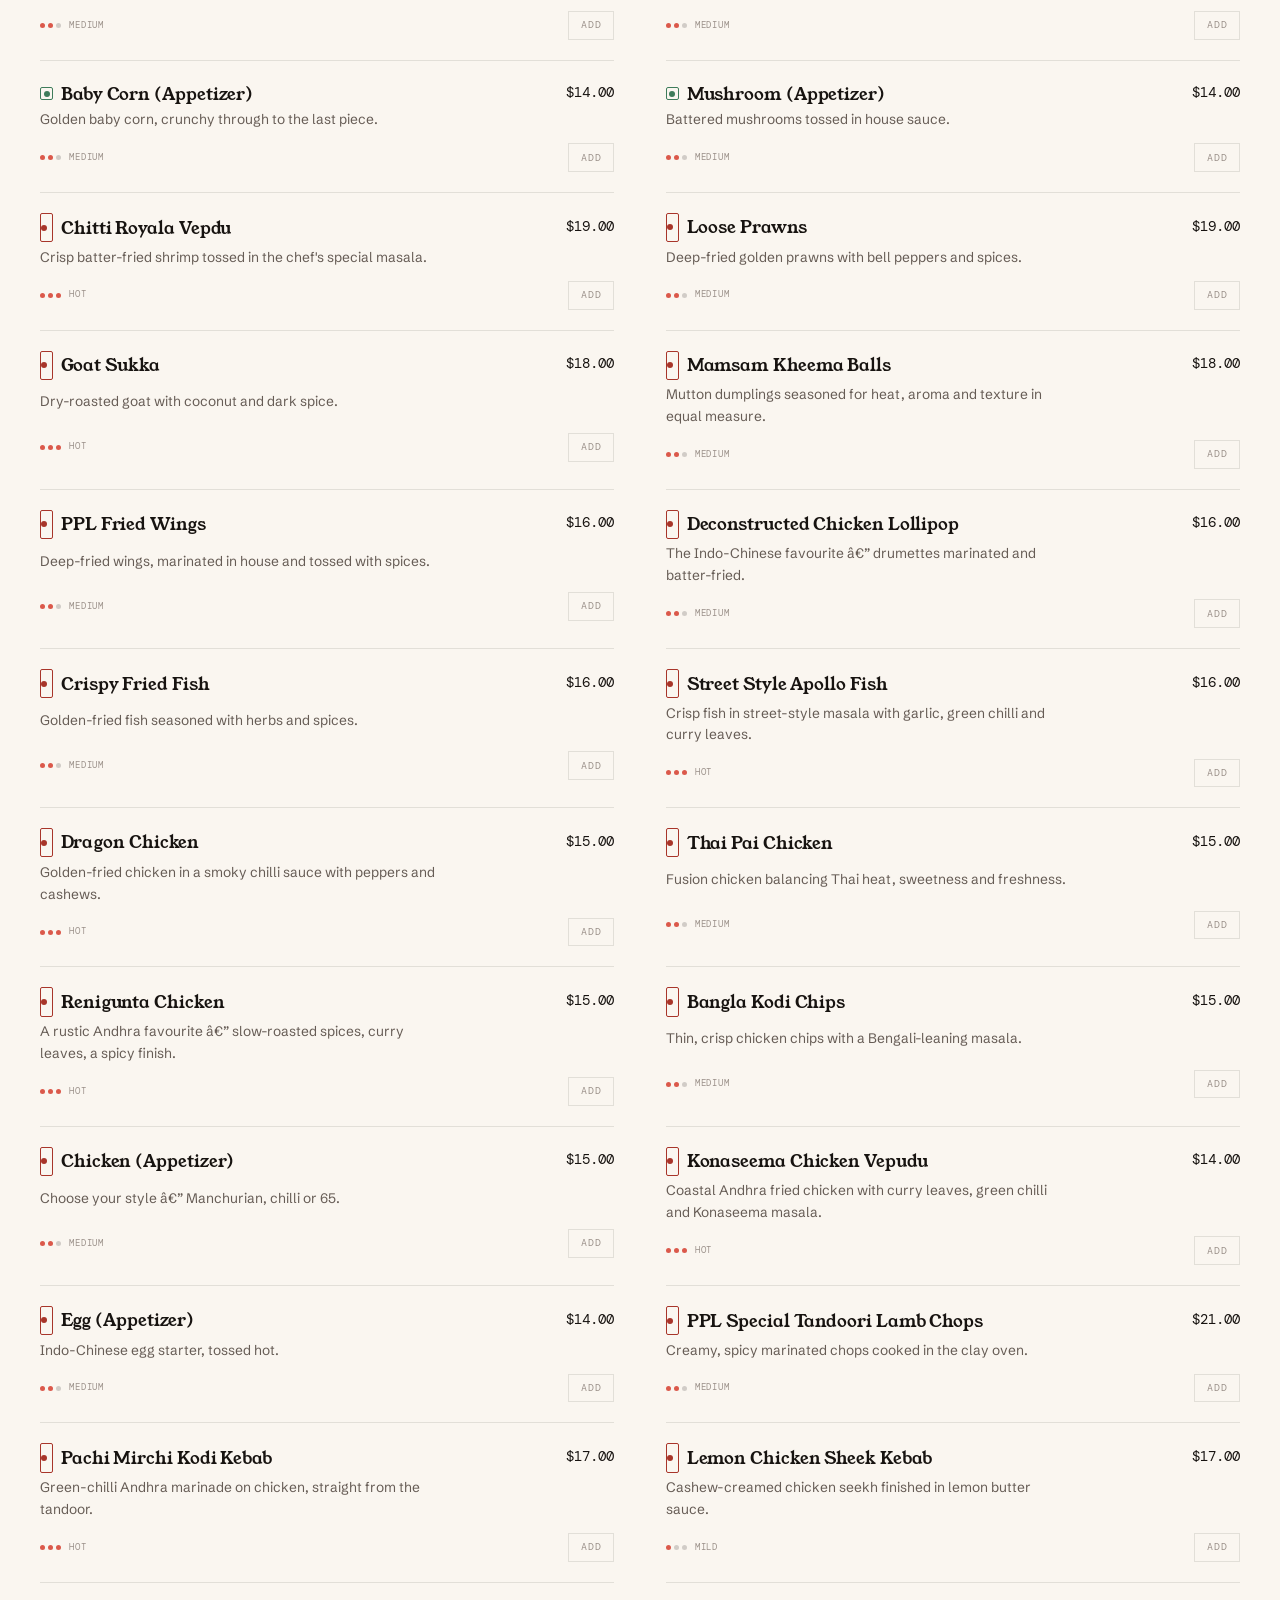
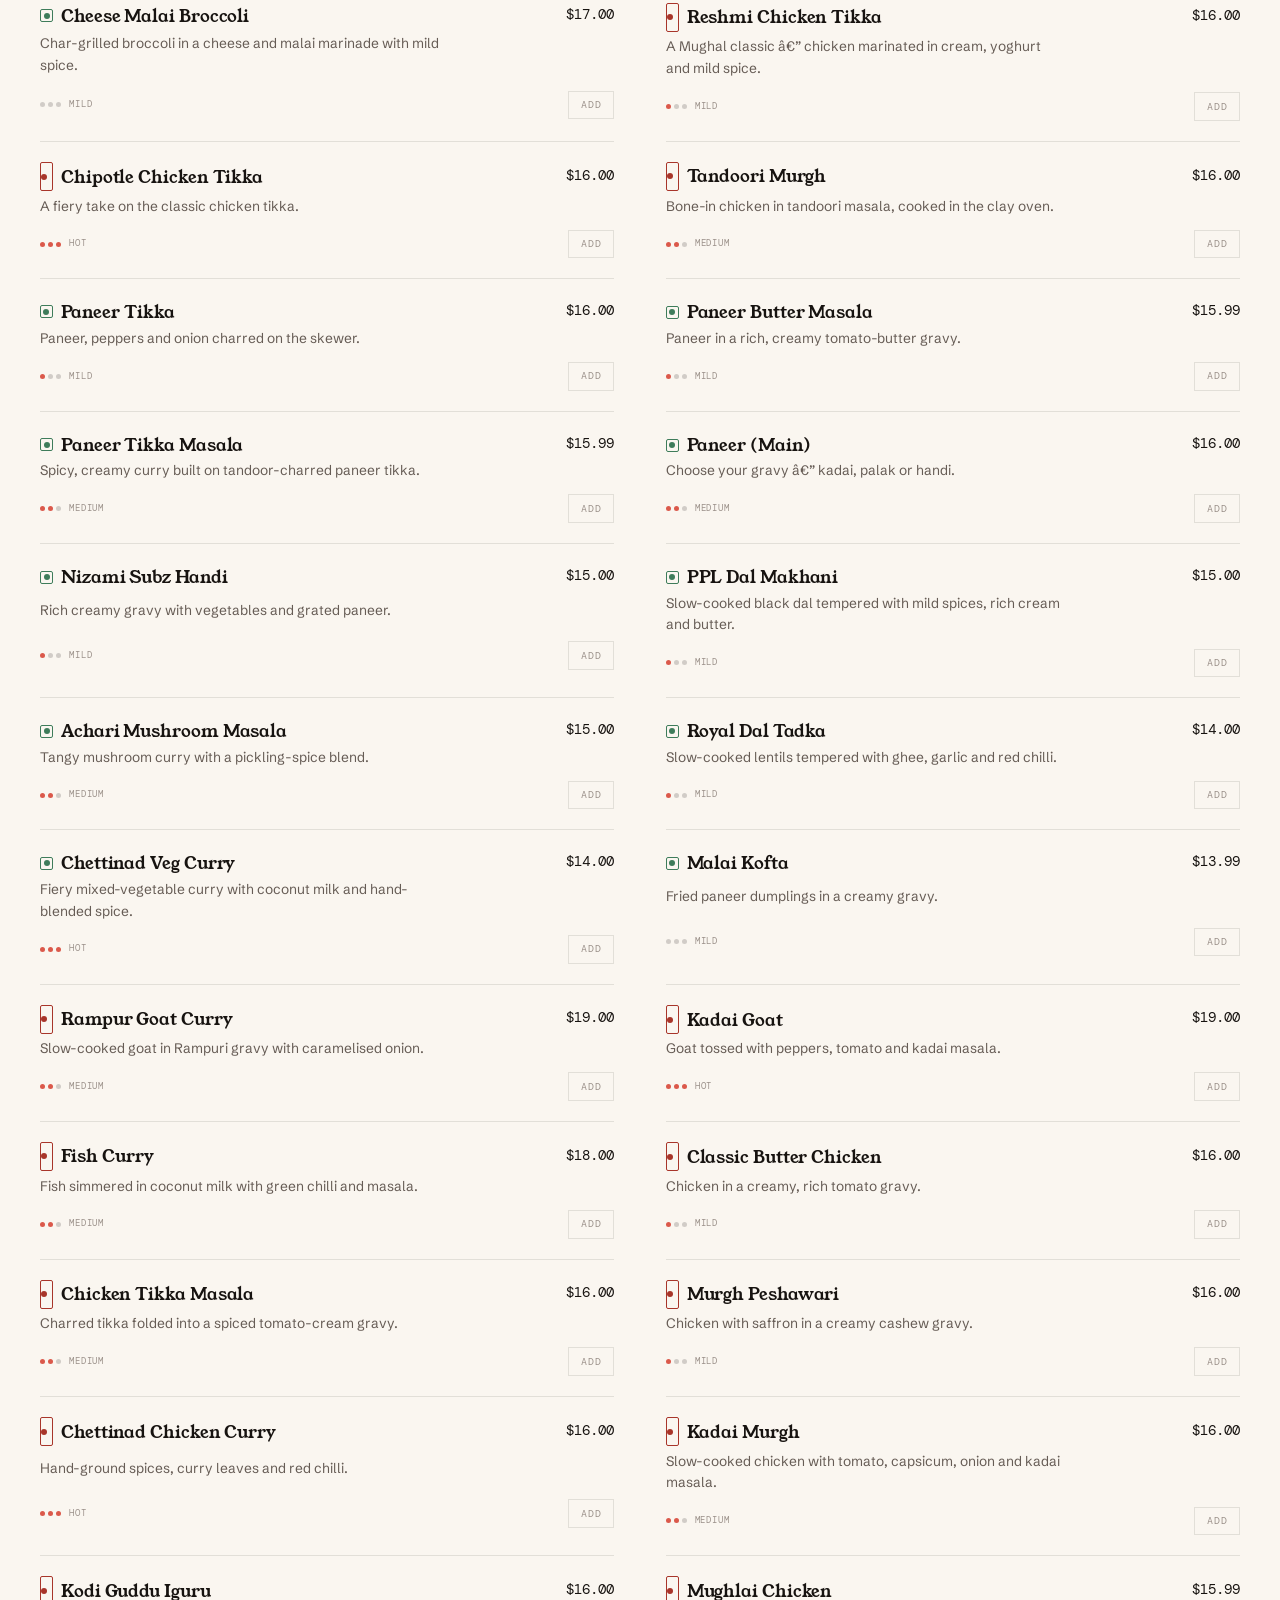
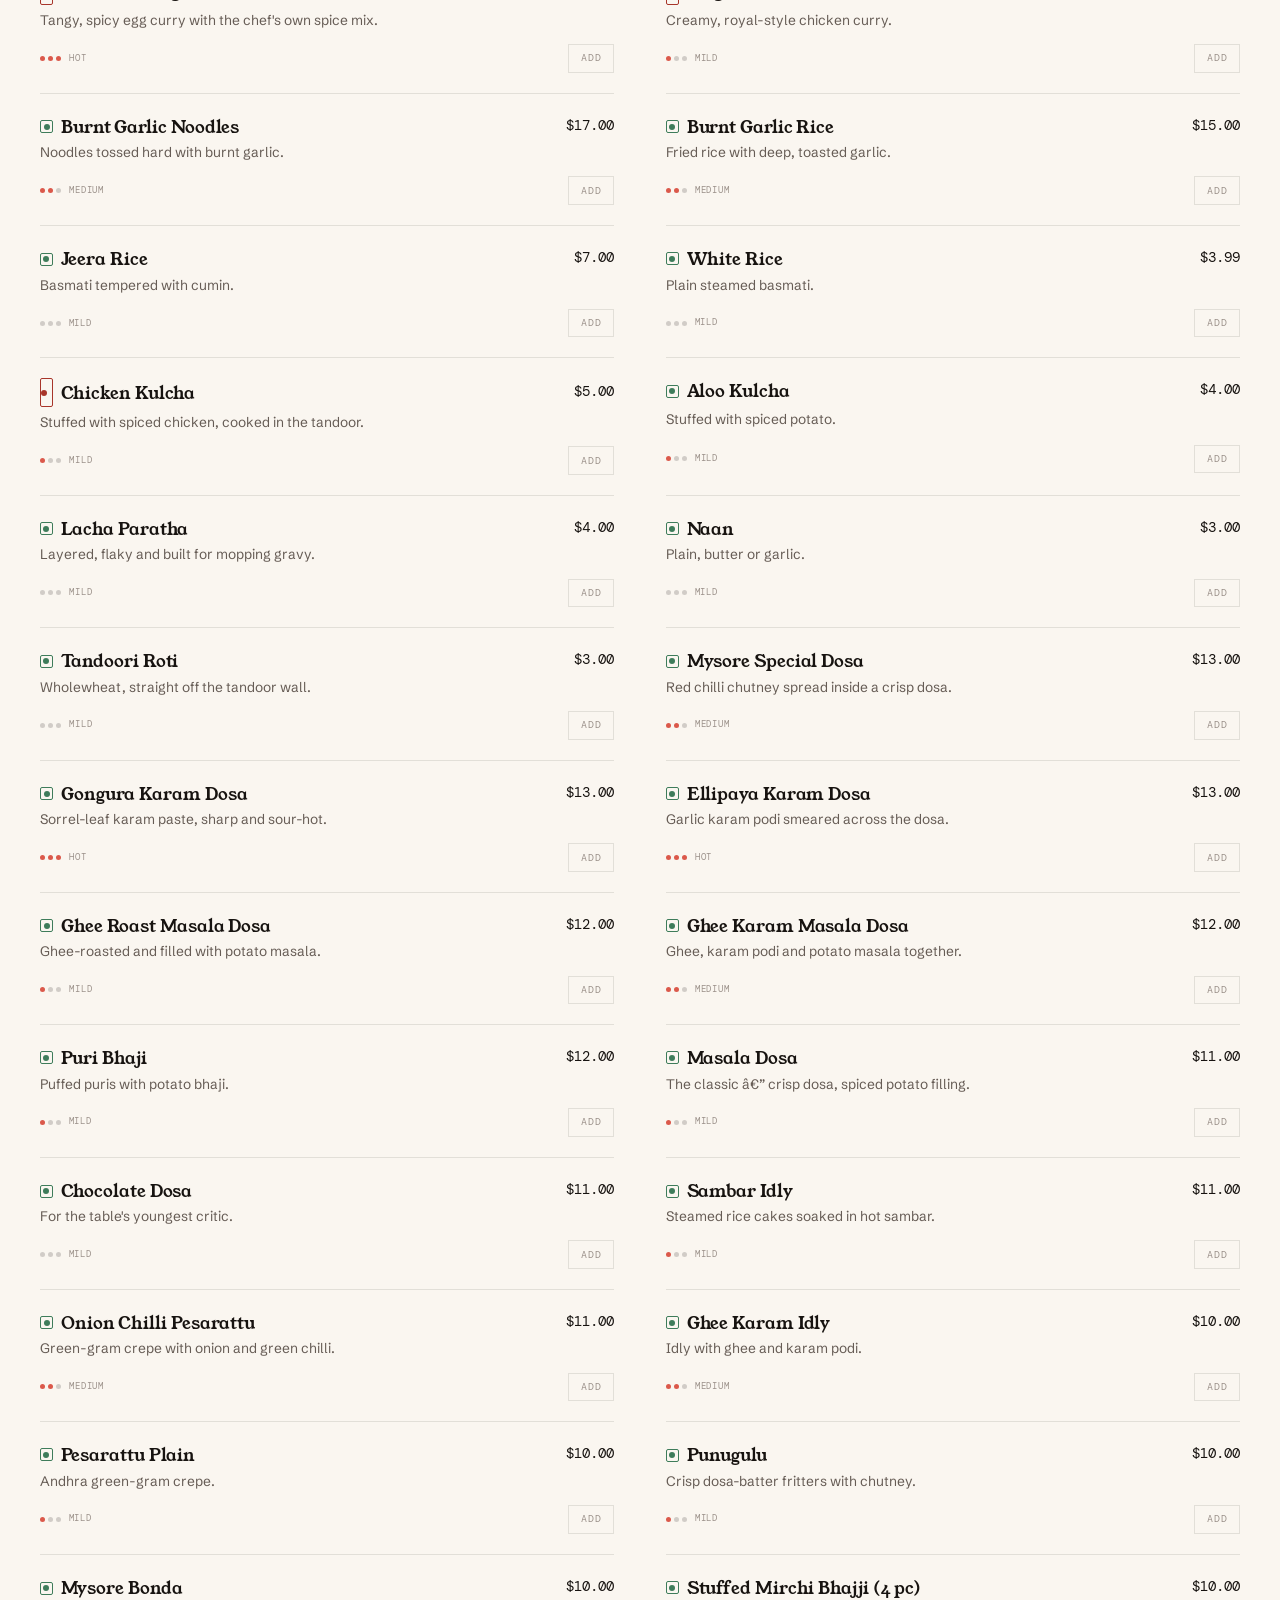
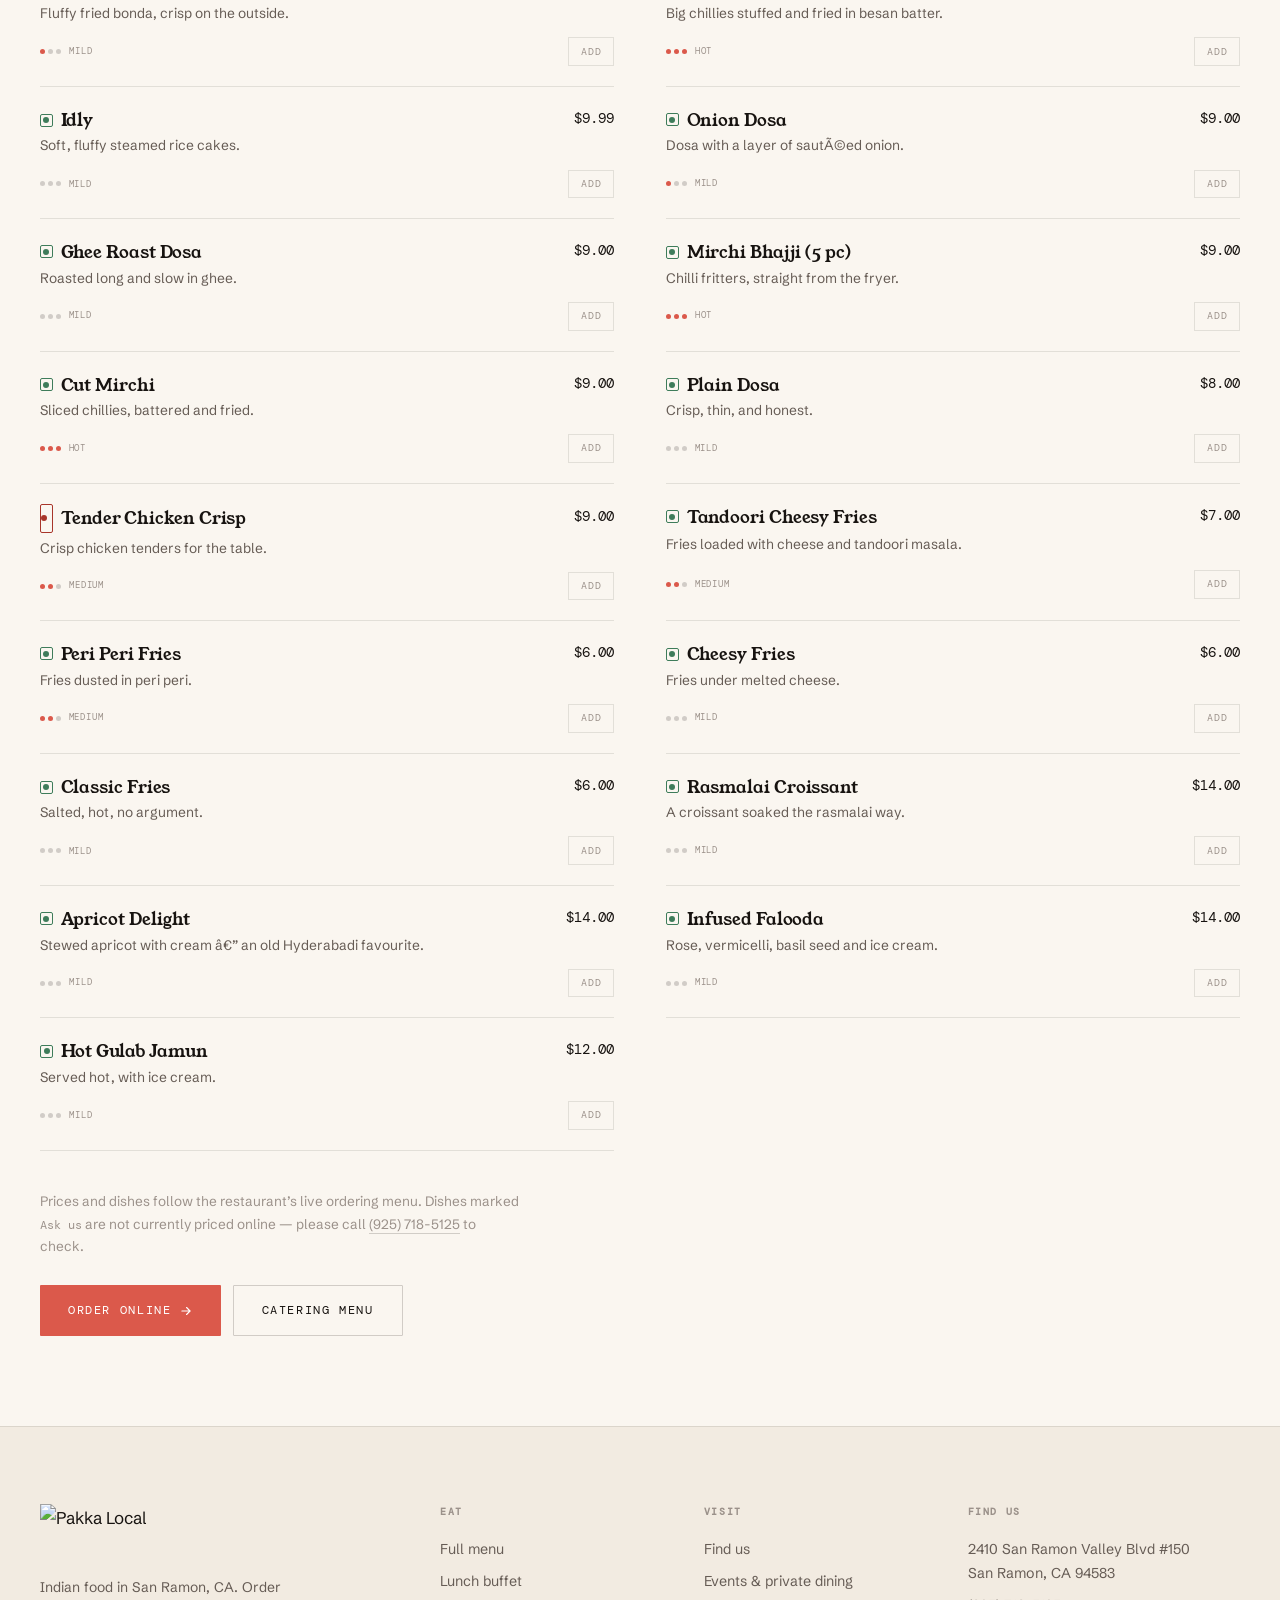
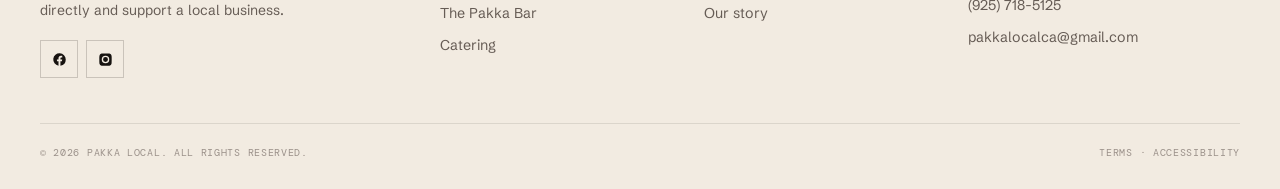
==== commit 58f207e3: "Route bar and events CTAs to Boons ordering. Remove Read our story and Order with the app buttons.  " ====
--- a/menu.html
+++ b/menu.html
@@ -31,7 +31,7 @@
     <a href="index.html#buffet" >Buffet</a>
     <a href="index.html#bar">Bar</a>
     <a href="https://order.boons.io/site/catering/pakka-local/172/y">Catering</a>
-    <a href="https://pakkalocalusa.com/story">Our story</a>
+    <a href="index.html#story">Our story</a>
     <a href="index.html#visit">Visit</a>
   </nav>
   <div class="nvc">
@@ -47,7 +47,7 @@
   <a href="index.html#bar">The Pakka Bar <span>03</span></a>
   <a href="index.html#gallery">Gallery <span>04</span></a>
   <a href="https://order.boons.io/site/catering/pakka-local/172/y">Catering <span>05</span></a>
-  <a href="https://pakkalocalusa.com/page/events">Events &amp; private dining <span>06</span></a>
+  <a href="https://order.boons.io/site/pakka-local/172/y">Events &amp; private dining <span>06</span></a>
   <a href="index.html#visit">Visit us <span>07</span></a>
   <div class="drf">
     <a class="btn b1" href="https://order.boons.io/site/pakka-local/172/y">Order online</a>
@@ -123,9 +123,8 @@
     <div class="fcl"><h5>Eat</h5><a href="menu.html">Full menu</a><a href="index.html#buffet">Lunch buffet</a>
       <a href="index.html#bar">The Pakka Bar</a><a href="https://order.boons.io/site/catering/pakka-local/172/y">Catering</a></div>
     <div class="fcl"><h5>Visit</h5><a href="index.html#visit">Find us</a>
-      <a href="https://pakkalocalusa.com/page/events">Events &amp; private dining</a>
-      <a href="https://pakkalocalusa.com/story">Our story</a>
-      <a href="https://8c9848a579954a0ca5806035a7b7b225.app.ordersave.com/download-app">Order with the app</a></div>
+      <a href="https://order.boons.io/site/pakka-local/172/y">Events &amp; private dining</a>
+      <a href="index.html#story">Our story</a></div>
     <div class="fcl"><h5>Find us</h5><p>2410 San Ramon Valley Blvd #150<br>San Ramon, CA 94583</p>
       <a href="tel:+19257185125">(925) 718-5125</a><a href="mailto:pakkalocalca@gmail.com">pakkalocalca@gmail.com</a></div>
   </div>
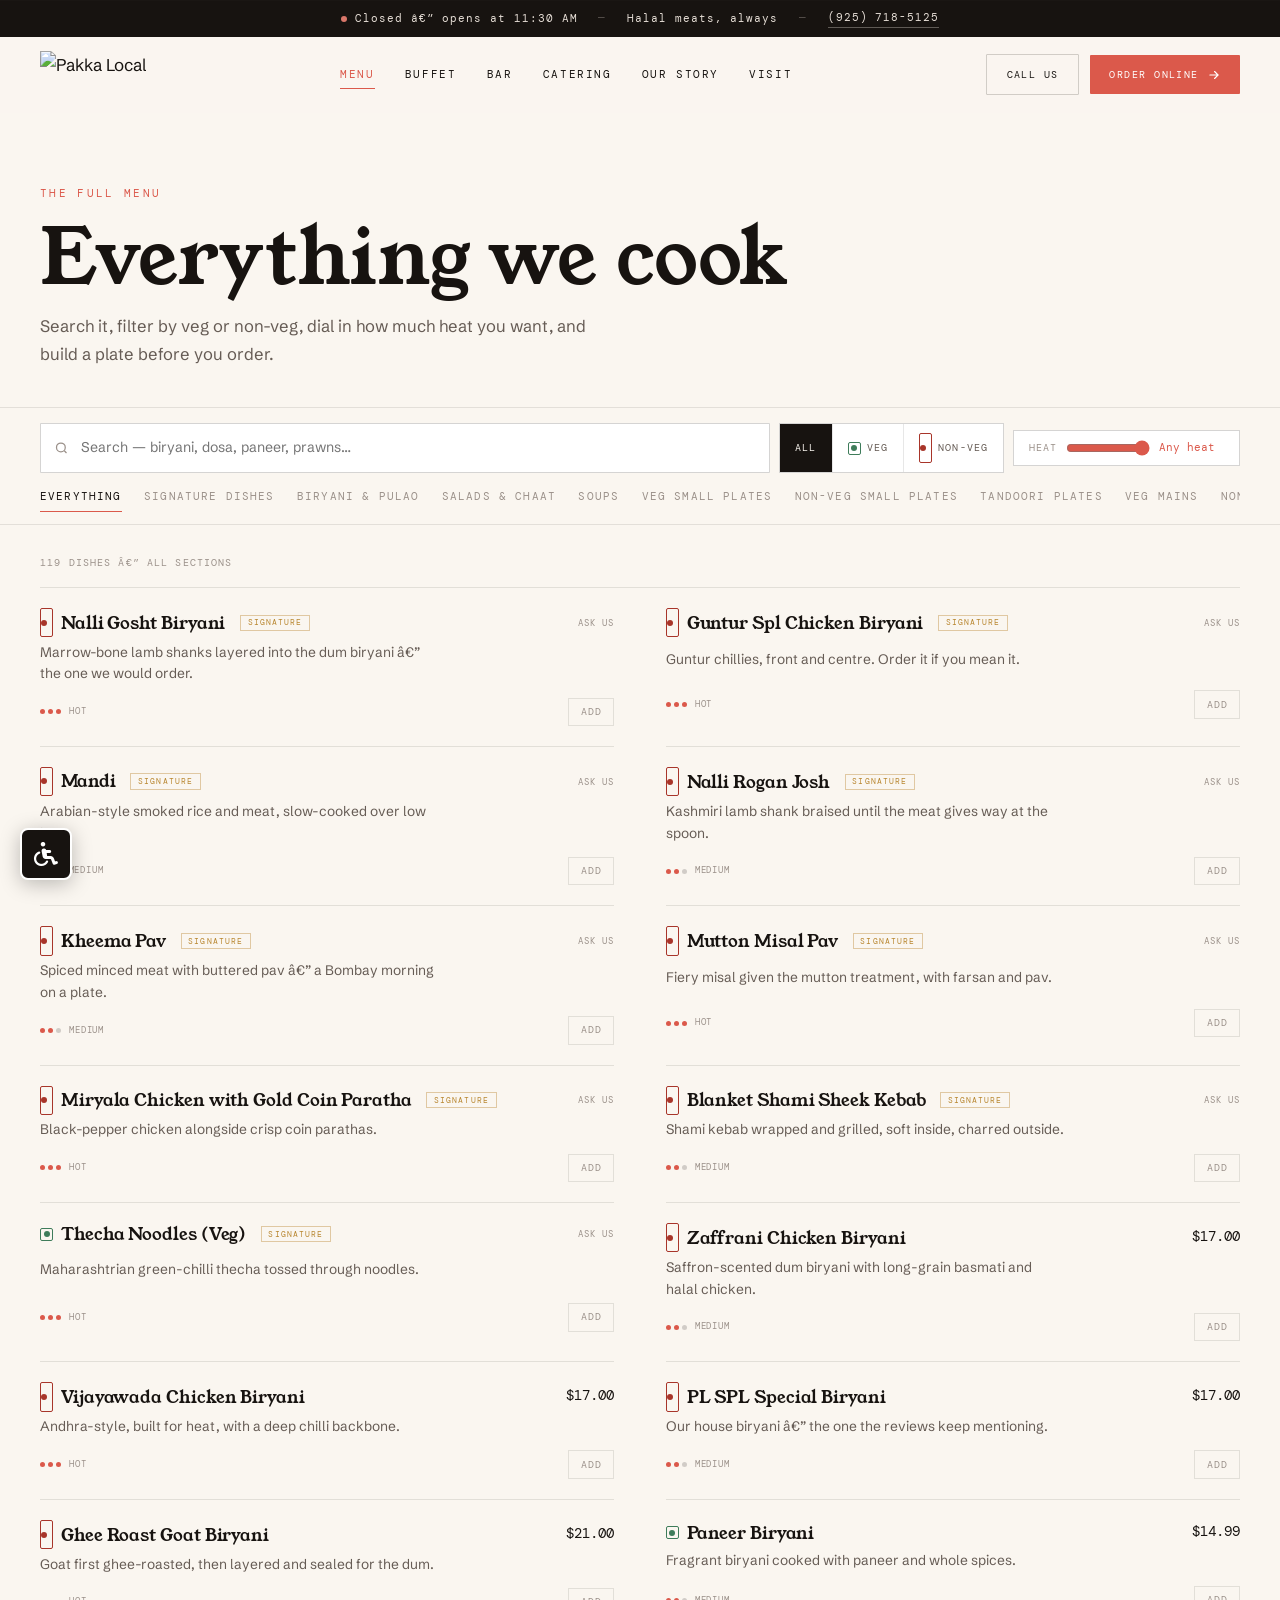
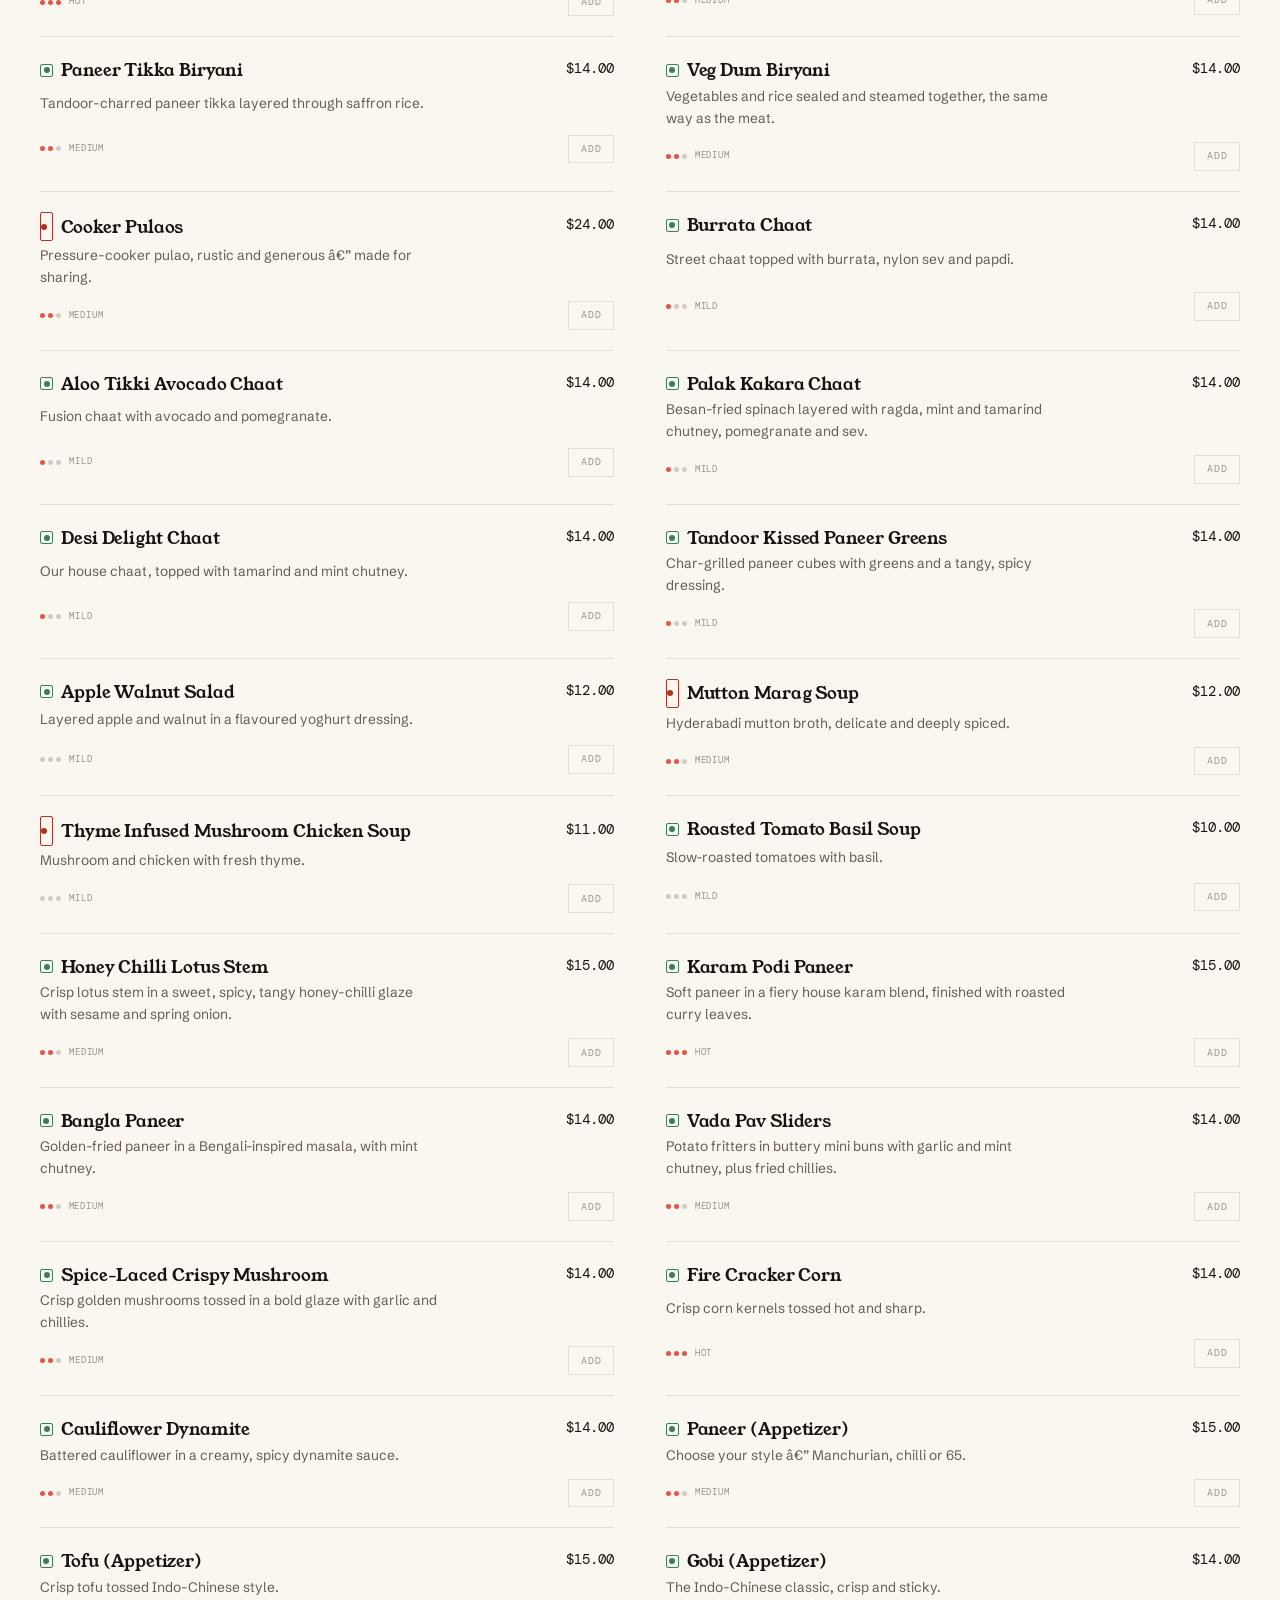
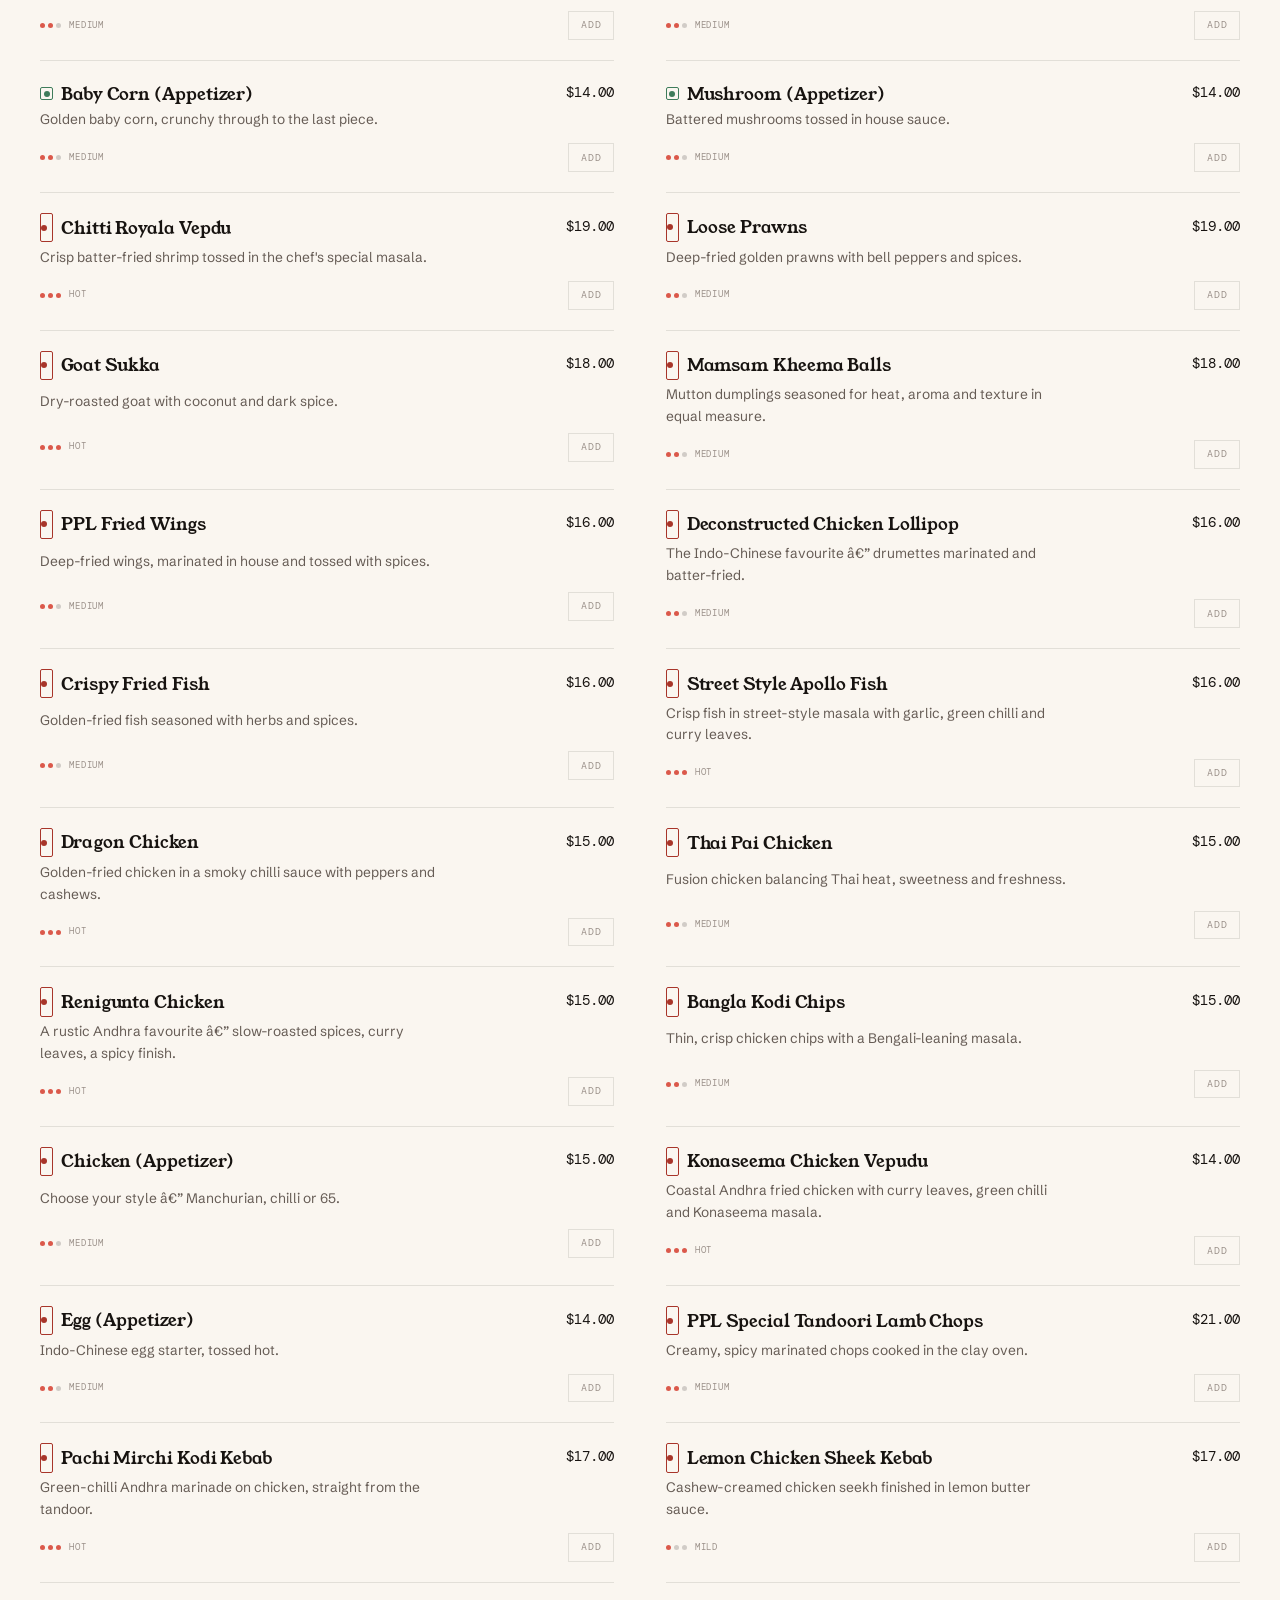
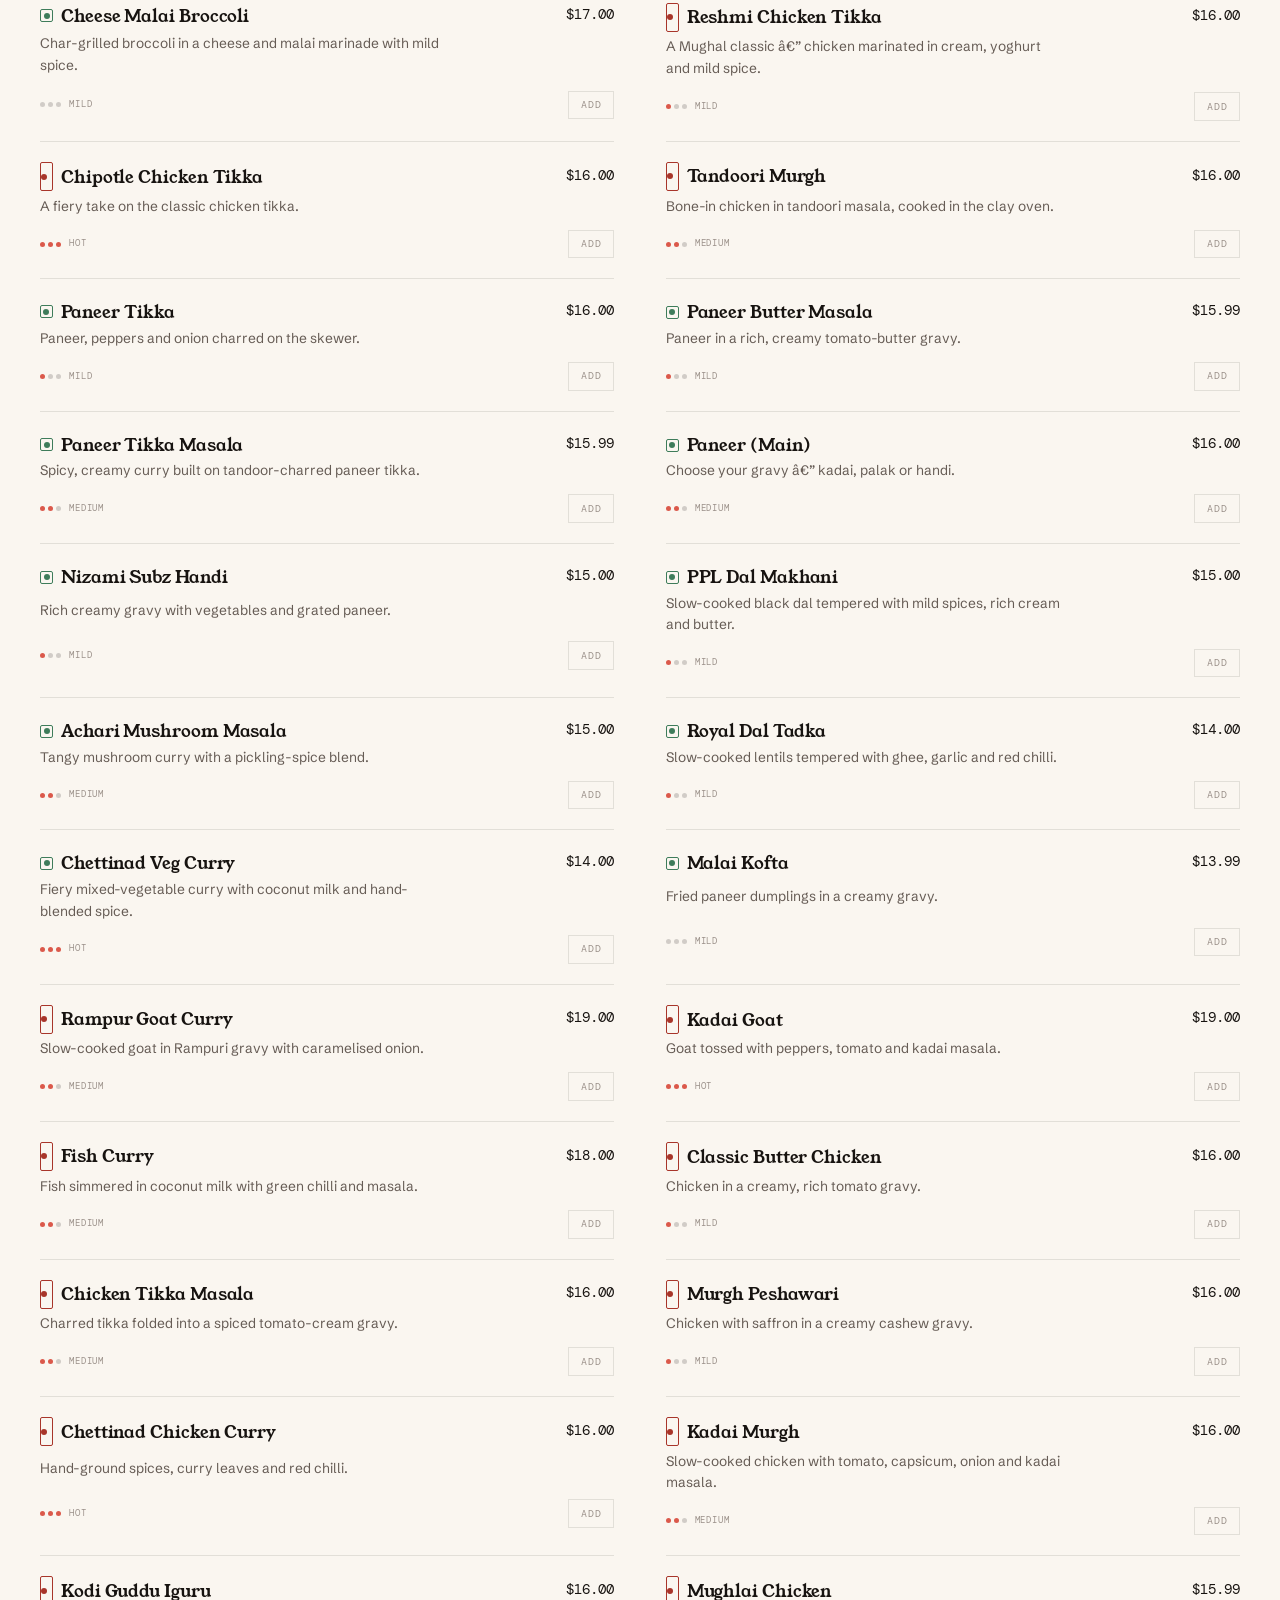
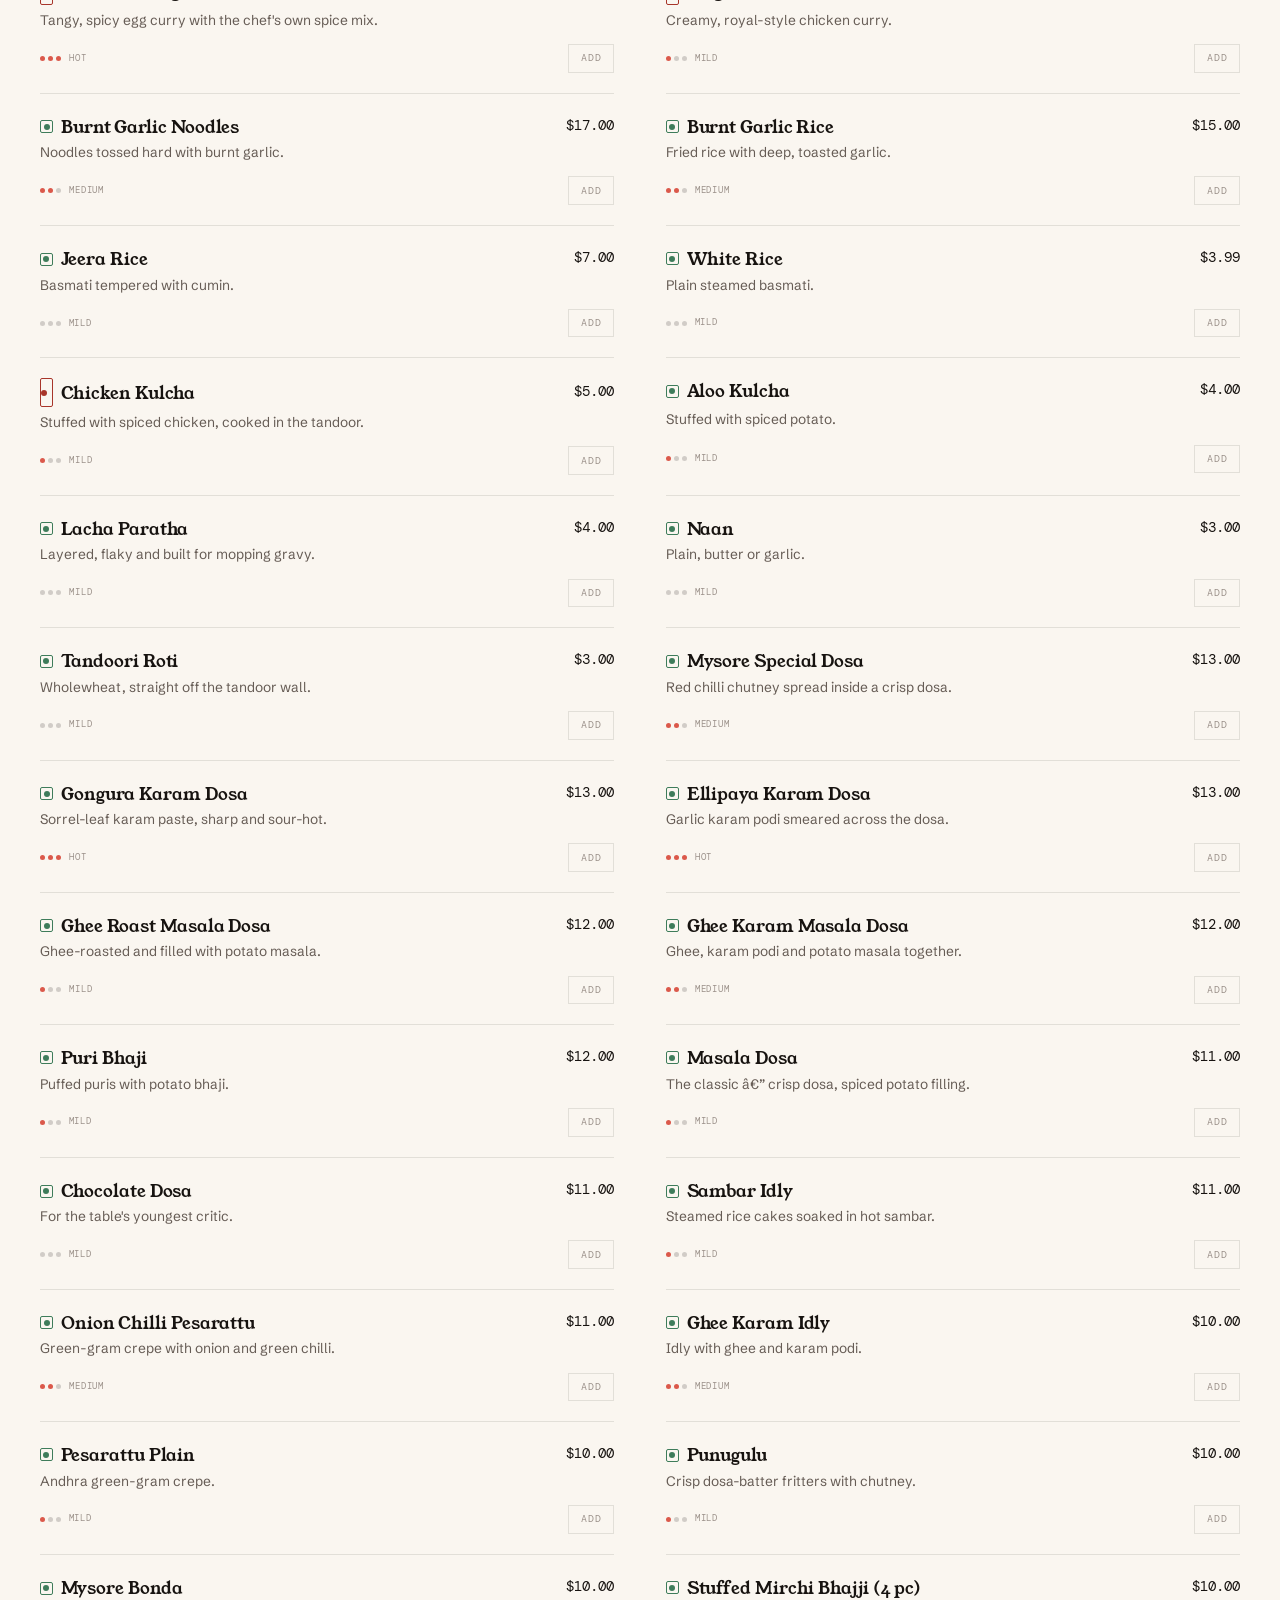
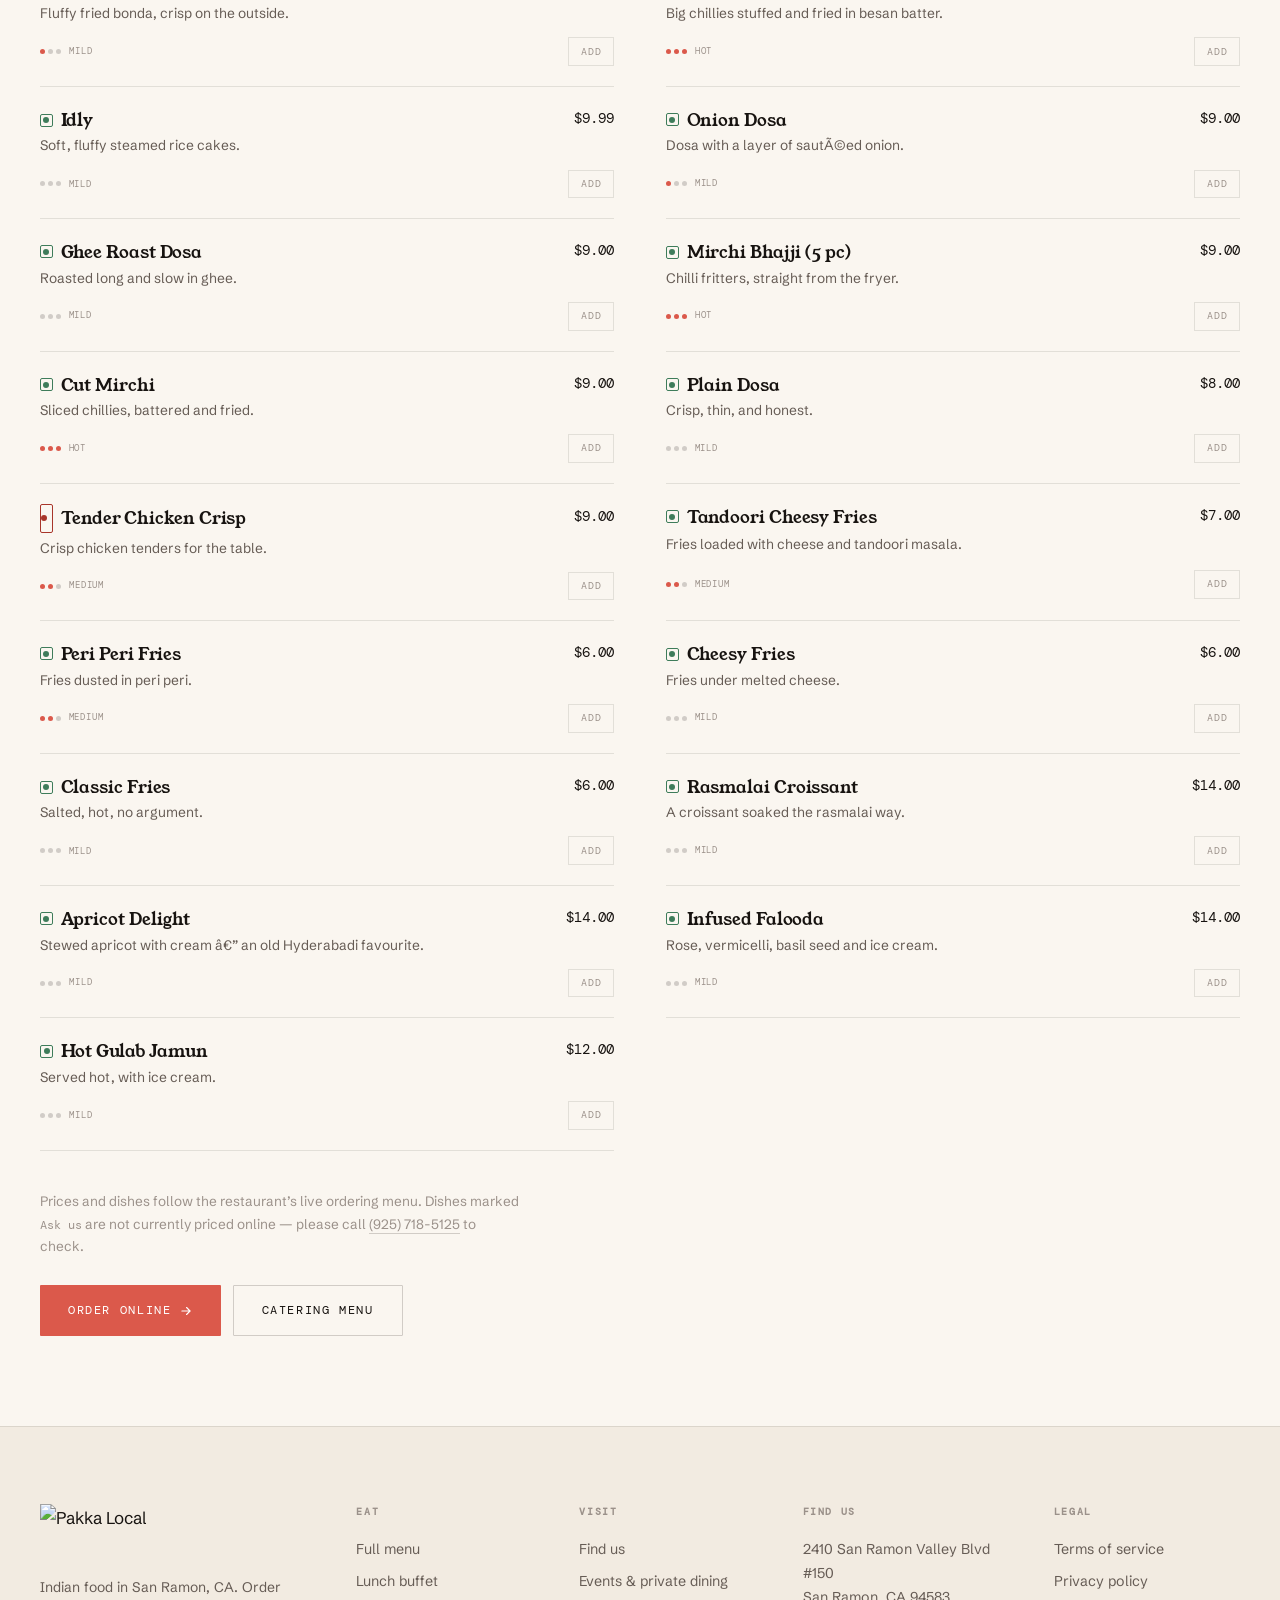
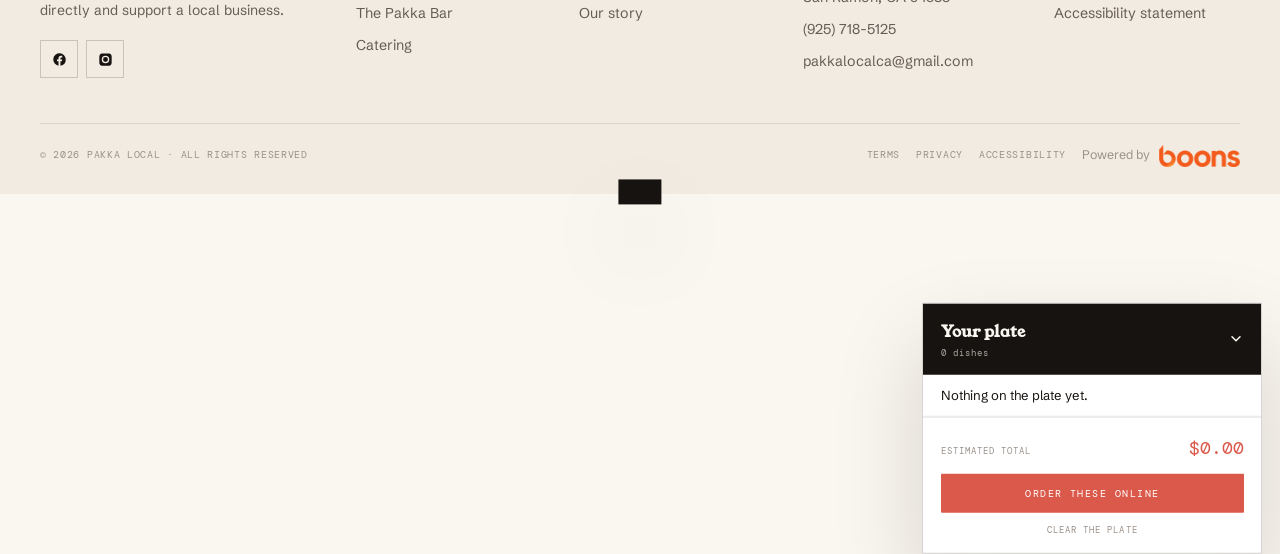
==== commit 5ff5e789: "Add accessibility tools and Boons legal footer links. Co-authored-by: Cursor <cursoragent@cursor.com" ====
--- a/menu.html
+++ b/menu.html
@@ -12,7 +12,9 @@
 <link rel="preconnect" href="https://fonts.googleapis.com">
 <link rel="preconnect" href="https://fonts.gstatic.com" crossorigin>
 <link href="https://fonts.googleapis.com/css2?family=Young+Serif&family=Schibsted+Grotesk:ital,wght@0,400..700;1,400..600&family=DM+Mono:wght@400;500&display=swap" rel="stylesheet">
+<link rel="stylesheet" href="https://cdnjs.cloudflare.com/ajax/libs/font-awesome/6.5.1/css/all.min.css" crossorigin="anonymous">
 <link rel="stylesheet" href="css/styles.css">
+<link rel="stylesheet" href="css/accessibility.css">
 <link rel="icon" href="https://pakkalocalusa.com/pluto-images/49ff95b6-4b15-40d1-94bc-1e4e50acdd3d?w=64&h=64&fit=contain">
 </head>
 <body>
@@ -127,12 +129,24 @@
       <a href="index.html#story">Our story</a></div>
     <div class="fcl"><h5>Find us</h5><p>2410 San Ramon Valley Blvd #150<br>San Ramon, CA 94583</p>
       <a href="tel:+19257185125">(925) 718-5125</a><a href="mailto:pakkalocalca@gmail.com">pakkalocalca@gmail.com</a></div>
+    <div class="fcl"><h5>Legal</h5>
+      <a href="https://www.boons.io/terms-of-service" target="_blank" rel="noopener">Terms of service</a>
+      <a href="https://www.boons.io/privacy-policy" target="_blank" rel="noopener">Privacy policy</a>
+      <a href="https://www.boons.io/accessibility-statement" target="_blank" rel="noopener">Accessibility statement</a></div>
   </div>
-  <div class="fbar"><span>&copy; <span id="yr">2026</span> Pakka Local. All rights reserved.</span>
-    <span><a href="https://pakkalocalusa.com/terms">Terms</a> &middot; <a href="https://pakkalocalusa.com/accessibility">Accessibility</a></span></div>
+  <div class="fbar">
+    <span>&copy; <span id="yr">2026</span> Pakka Local · All rights reserved</span>
+    <span class="fbar-end">
+      <a href="https://www.boons.io/terms-of-service" target="_blank" rel="noopener">Terms</a>
+      <a href="https://www.boons.io/privacy-policy" target="_blank" rel="noopener">Privacy</a>
+      <a href="https://www.boons.io/accessibility-statement" target="_blank" rel="noopener">Accessibility</a>
+      <span class="powered-by">Powered by <a href="https://www.boons.io/" target="_blank" rel="noopener" aria-label="boons"><img src="assets/boons-logo.png" alt="boons"></a></span>
+    </span>
+  </div>
 </div></footer>
 <button id="tt" aria-label="Back to top"><svg width="16" height="16" viewBox="0 0 24 24" fill="none" stroke="currentColor" stroke-width="2.2" stroke-linecap="round"><path d="M12 19V5M5 12l7-7 7 7"/></svg></button>
 <div id="ts"></div>
+<script src="js/accessibility.js"></script>
 <script src="js/main.js" defer></script>
 </body>
 </html>
--- a/css/styles.css
+++ b/css/styles.css
@@ -133,7 +133,7 @@
 /* footer (light â€” logo shows at full colour) */
 #ft{background:var(--paper-2);border-top:1px solid var(--line);padding:clamp(3.2rem,6vw,4.8rem) 0 1.7rem}
 .fg{display:grid;gap:2.3rem}
-@media(min-width:860px){.fg{grid-template-columns:1.6fr 1fr 1fr 1.2fr}}
+@media(min-width:860px){.fg{grid-template-columns:1.5fr 1fr 1fr 1.15fr 1fr}}
 .fb img{height:56px;width:auto;margin-bottom:1rem}
 .fb p{font-size:.87rem;color:var(--ink-2);max-width:32ch}
 .fcl h5{font-family:var(--mono);font-size:.6rem;letter-spacing:.17em;text-transform:uppercase;
@@ -145,11 +145,17 @@
 .sc a:hover{background:var(--red);border-color:var(--red);color:#fff}
 .sc svg{width:15px;height:15px;fill:currentColor}
 .fbar{margin-top:2.8rem;padding-top:1.3rem;border-top:1px solid var(--line);display:flex;
-  justify-content:space-between;gap:1rem;flex-wrap:wrap;font-family:var(--mono);font-size:.62rem;
+  justify-content:space-between;align-items:center;gap:1rem;flex-wrap:wrap;font-family:var(--mono);font-size:.62rem;
   letter-spacing:.07em;color:var(--ink-3);text-transform:uppercase}
+.fbar-end{display:flex;align-items:center;gap:1rem;flex-wrap:wrap}
 .fbar a:hover{color:var(--red)}
-
-#tt{position:fixed;left:1.2rem;bottom:1.2rem;z-index:400;width:44px;height:44px;background:var(--ink);
+.powered-by{display:inline-flex;align-items:center;gap:.55rem;text-transform:none;letter-spacing:0;
+  font-family:var(--body);font-size:.78rem;color:var(--ink-3)}
+.powered-by a{display:inline-flex;align-items:center;transition:opacity .25s}
+.powered-by a:hover{opacity:.85}
+.powered-by img{height:22px;width:auto;display:block}
+
+#tt{position:fixed;right:1.2rem;bottom:1.2rem;z-index:400;width:44px;height:44px;background:var(--ink);
   color:var(--paper);display:grid;place-items:center;box-shadow:var(--sh-m);opacity:0;visibility:hidden;
   transform:translateY(14px);transition:all .45s var(--e)}
 #tt.show{opacity:1;visibility:visible;transform:none}
@@ -405,6 +411,6 @@
 @media(max-width:640px){
   body{font-size:16px}.mt{top:0}
   #pd{right:.6rem;left:.6rem;bottom:.6rem;width:auto}
-  #tt{left:.6rem;bottom:5rem;width:40px;height:40px}
+  #tt{right:.6rem;left:auto;bottom:5rem;width:40px;height:40px}
   .hm{gap:1.1rem}
 }
--- a/css/accessibility.css
+++ b/css/accessibility.css
@@ -0,0 +1,389 @@
+/* ============================================================
+   Pakka Local — Accessibility Tools Widget
+   WCAG 2.1 / 2.2 AA helper styles
+   ============================================================ */
+
+.a11y-widget-root {
+  position: fixed;
+  bottom: 20px;
+  left: 20px;
+  z-index: 9999;
+  font-family: Arial, Verdana, sans-serif;
+  pointer-events: none;
+  font-size: 16px !important;
+}
+
+.a11y-widget-trigger {
+  pointer-events: auto;
+  width: 52px;
+  height: 52px;
+  border-radius: 8px;
+  background: #171310;
+  color: #fff;
+  border: 2px solid #fff;
+  box-shadow: 0 4px 20px rgba(0, 0, 0, 0.25);
+  cursor: pointer;
+  display: flex;
+  align-items: center;
+  justify-content: center;
+  transition: background 0.2s, transform 0.2s;
+  position: relative;
+  z-index: 3;
+}
+
+.a11y-widget-trigger:hover,
+.a11y-widget-trigger:focus-visible {
+  background: #db594b;
+  outline: 3px solid #f2ebe1;
+  outline-offset: 2px;
+}
+
+.a11y-widget-trigger .fa-wheelchair {
+  font-size: 24px;
+  line-height: 1;
+}
+
+.a11y-widget-panel {
+  pointer-events: auto;
+  display: none;
+  position: absolute;
+  bottom: calc(100% + 12px);
+  left: 0;
+  width: min(320px, calc(100vw - 40px));
+  max-height: min(70vh, 520px);
+  overflow-y: auto;
+  background: #fff;
+  border: 1px solid #e4d9cc;
+  border-radius: 10px;
+  box-shadow: 0 12px 40px rgba(23, 19, 16, 0.18);
+  padding: 0;
+  z-index: 3;
+}
+
+.a11y-widget-panel.is-open {
+  display: block;
+}
+
+.a11y-widget-header {
+  display: flex;
+  align-items: center;
+  justify-content: space-between;
+  padding: 16px 16px 12px;
+  border-bottom: 1px solid #ede5d8;
+  position: sticky;
+  top: 0;
+  background: #fff;
+  z-index: 1;
+}
+
+.a11y-widget-title {
+  font-size: 17px;
+  font-weight: 700;
+  color: #171310;
+  margin: 0;
+}
+
+.a11y-widget-close {
+  background: none;
+  border: none;
+  font-size: 24px;
+  line-height: 1;
+  cursor: pointer;
+  color: #665c55;
+  width: 32px;
+  height: 32px;
+  border-radius: 6px;
+  display: flex;
+  align-items: center;
+  justify-content: center;
+}
+
+.a11y-widget-close:hover,
+.a11y-widget-close:focus-visible {
+  background: #f5f0ea;
+  outline: 2px solid #db594b;
+}
+
+.a11y-widget-list {
+  list-style: none;
+  margin: 0;
+  padding: 8px 0;
+}
+
+.a11y-widget-item {
+  margin: 0;
+}
+
+.a11y-widget-action {
+  display: flex;
+  align-items: center;
+  gap: 12px;
+  width: 100%;
+  padding: 12px 16px;
+  border: none;
+  background: transparent;
+  cursor: pointer;
+  font-size: 14px;
+  font-weight: 500;
+  color: #171310;
+  text-align: left;
+  transition: background 0.15s;
+}
+
+.a11y-widget-action:hover,
+.a11y-widget-action:focus-visible {
+  background: #f5f0ea;
+  outline: none;
+  box-shadow: inset 3px 0 0 #db594b;
+}
+
+.a11y-widget-action[aria-pressed="true"] {
+  background: #f2ebe1;
+  font-weight: 600;
+}
+
+.a11y-widget-action svg {
+  width: 22px;
+  height: 22px;
+  flex-shrink: 0;
+  fill: #171310;
+}
+
+.a11y-widget-action--reset {
+  color: #a8352a;
+  border-top: 1px solid #ede5d8;
+  margin-top: 4px;
+}
+
+.a11y-widget-status {
+  padding: 8px 16px 12px;
+  font-size: 12px;
+  color: #665c55;
+  border-top: 1px solid #ede5d8;
+}
+
+.a11y-widget-overlay {
+  display: none;
+  position: fixed;
+  inset: 0;
+  z-index: 1;
+  background: transparent;
+  pointer-events: none;
+}
+
+.a11y-widget-overlay.is-visible {
+  display: block;
+}
+
+.a11y-reading-guide {
+  display: none;
+  position: fixed;
+  left: 0;
+  width: 100%;
+  height: 4px;
+  background: #db594b;
+  box-shadow: 0 0 0 1px #171310, 0 2px 8px rgba(219, 89, 75, 0.5);
+  z-index: 9997;
+  pointer-events: none;
+  transform: translateY(-50%);
+}
+
+.a11y-reading-guide.is-active {
+  display: block;
+}
+
+html.a11y-readable-font,
+html.a11y-readable-font body,
+html.a11y-readable-font .h1,
+html.a11y-readable-font .h2,
+html.a11y-readable-font .h3,
+html.a11y-readable-font .h4,
+html.a11y-readable-font .dn,
+html.a11y-readable-font .brand,
+html.a11y-readable-font .btn {
+  font-family: Arial, Verdana, "Atkinson Hyperlegible", sans-serif !important;
+}
+
+html.a11y-underline-links a {
+  text-decoration: underline !important;
+  text-underline-offset: 3px;
+}
+
+html.a11y-highlight-links a {
+  background-color: #f2ebe1 !important;
+  color: #171310 !important;
+  padding: 0 2px;
+  border-radius: 2px;
+  box-decoration-break: clone;
+}
+
+html.a11y-highlight-headings h1,
+html.a11y-highlight-headings h2,
+html.a11y-highlight-headings h3,
+html.a11y-highlight-headings h4,
+html.a11y-highlight-headings h5,
+html.a11y-highlight-headings h6 {
+  background-color: #fffbe8 !important;
+  color: #171310 !important;
+  padding: 0.15em 0.35em;
+  border-left: 4px solid #db594b;
+  border-radius: 2px;
+}
+
+html.a11y-stop-animations *,
+html.a11y-stop-animations *::before,
+html.a11y-stop-animations *::after {
+  animation-duration: 0.01ms !important;
+  animation-iteration-count: 1 !important;
+  transition-duration: 0.01ms !important;
+  scroll-behavior: auto !important;
+}
+
+html.a11y-high-contrast body,
+html.a11y-high-contrast #nav,
+html.a11y-high-contrast #ann,
+html.a11y-high-contrast #dr,
+html.a11y-high-contrast #ft,
+html.a11y-high-contrast #hero,
+html.a11y-high-contrast .sec,
+html.a11y-high-contrast .p2,
+html.a11y-high-contrast .dark,
+html.a11y-high-contrast .nowc,
+html.a11y-high-contrast .nowb,
+html.a11y-high-contrast .ft2,
+html.a11y-high-contrast .ftb,
+html.a11y-high-contrast .ib,
+html.a11y-high-contrast .hb,
+html.a11y-high-contrast .mt,
+html.a11y-high-contrast .sb input,
+html.a11y-high-contrast .sg,
+html.a11y-high-contrast .hp,
+html.a11y-high-contrast #pd,
+html.a11y-high-contrast .ds,
+html.a11y-high-contrast .rc,
+html.a11y-high-contrast .fq {
+  background: #000 !important;
+  color: #fff !important;
+  border-color: #fff !important;
+}
+
+html.a11y-high-contrast h1,
+html.a11y-high-contrast h2,
+html.a11y-high-contrast h3,
+html.a11y-high-contrast h4,
+html.a11y-high-contrast .h1,
+html.a11y-high-contrast .h2,
+html.a11y-high-contrast .h3,
+html.a11y-high-contrast .dn {
+  color: #fff !important;
+}
+
+html.a11y-high-contrast p,
+html.a11y-high-contrast .lede,
+html.a11y-high-contrast .dd {
+  color: #e0e0e0 !important;
+}
+
+html.a11y-high-contrast a {
+  color: #ffff00 !important;
+  text-decoration: underline !important;
+}
+
+html.a11y-high-contrast .btn.b1 {
+  background: #ffff00 !important;
+  color: #000 !important;
+  border: 2px solid #fff !important;
+}
+
+html.a11y-high-contrast .btn.b2,
+html.a11y-high-contrast .btn.b3 {
+  background: #000 !important;
+  color: #ffff00 !important;
+  border-color: #ffff00 !important;
+}
+
+html.a11y-dark-mode body {
+  background: #171310 !important;
+  color: #faf6f0 !important;
+}
+
+html.a11y-dark-mode #nav,
+html.a11y-dark-mode #dr,
+html.a11y-dark-mode .mt {
+  background: #241d18 !important;
+}
+
+html.a11y-dark-mode #hero,
+html.a11y-dark-mode #ft,
+html.a11y-dark-mode .sec,
+html.a11y-dark-mode .p2 {
+  background: #171310 !important;
+}
+
+html.a11y-dark-mode #now,
+html.a11y-dark-mode #gallery,
+html.a11y-dark-mode #reviews,
+html.a11y-dark-mode #visit {
+  background: #241d18 !important;
+}
+
+html.a11y-dark-mode .nowc,
+html.a11y-dark-mode .nowb,
+html.a11y-dark-mode .ft2,
+html.a11y-dark-mode .ftb,
+html.a11y-dark-mode .ib,
+html.a11y-dark-mode .hb,
+html.a11y-dark-mode .sb input,
+html.a11y-dark-mode .sg,
+html.a11y-dark-mode .hp,
+html.a11y-dark-mode #pd,
+html.a11y-dark-mode .ds {
+  background: #2d2215 !important;
+  border-color: #5a4a38 !important;
+  color: #faf6f0 !important;
+}
+
+html.a11y-dark-mode .h1,
+html.a11y-dark-mode .h2,
+html.a11y-dark-mode .h3,
+html.a11y-dark-mode .dn {
+  color: #fff !important;
+}
+
+html.a11y-dark-mode p,
+html.a11y-dark-mode .lede,
+html.a11y-dark-mode .dd,
+html.a11y-dark-mode .fcl a,
+html.a11y-dark-mode .fcl p,
+html.a11y-dark-mode .fb p {
+  color: #c8bfb5 !important;
+}
+
+html.a11y-enhanced-focus :focus-visible {
+  outline: 3px solid #db594b !important;
+  outline-offset: 3px !important;
+}
+
+@media (max-width: 480px) {
+  .a11y-widget-root {
+    bottom: 16px;
+    left: 16px;
+  }
+
+  .a11y-widget-trigger {
+    width: 48px;
+    height: 48px;
+  }
+
+  .a11y-widget-panel {
+    width: calc(100vw - 32px);
+    max-height: 65vh;
+  }
+}
+
+@media (prefers-reduced-motion: reduce) {
+  .a11y-widget-trigger,
+  .a11y-widget-action {
+    transition: none;
+  }
+}
